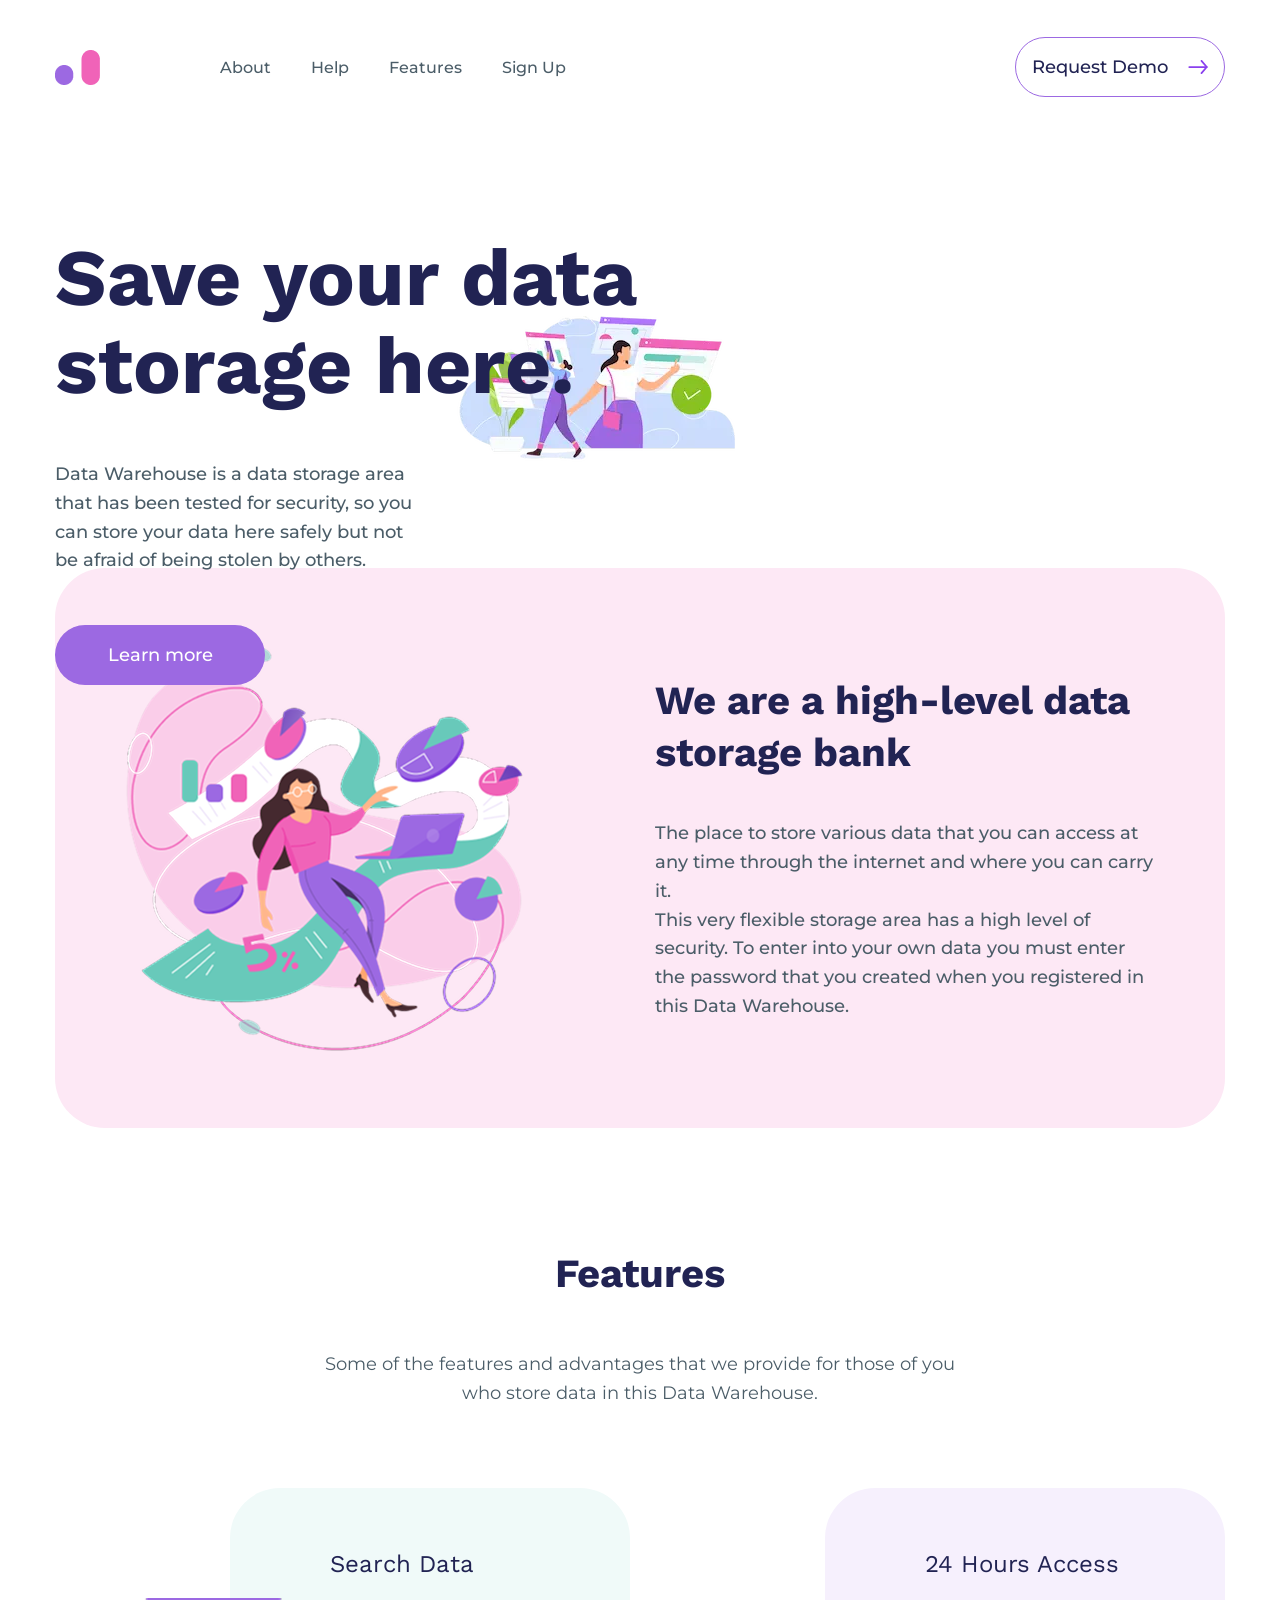
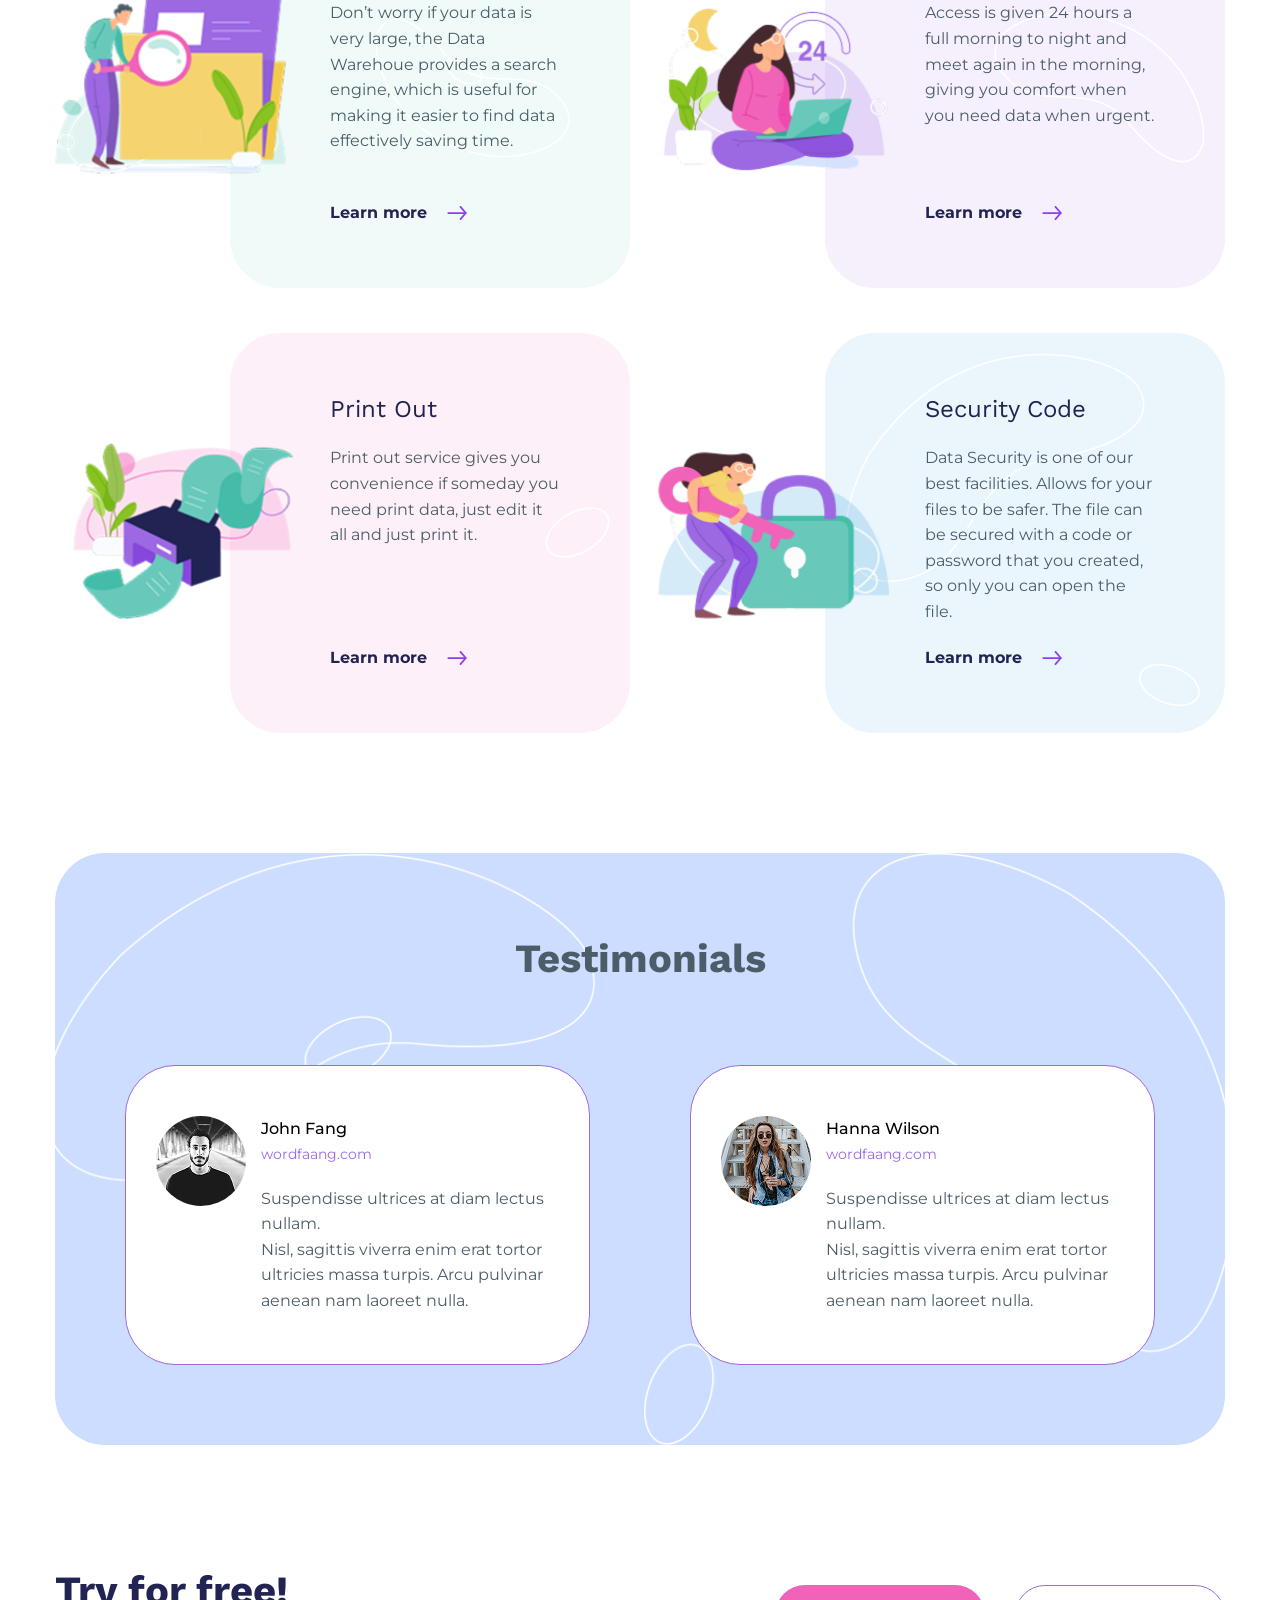
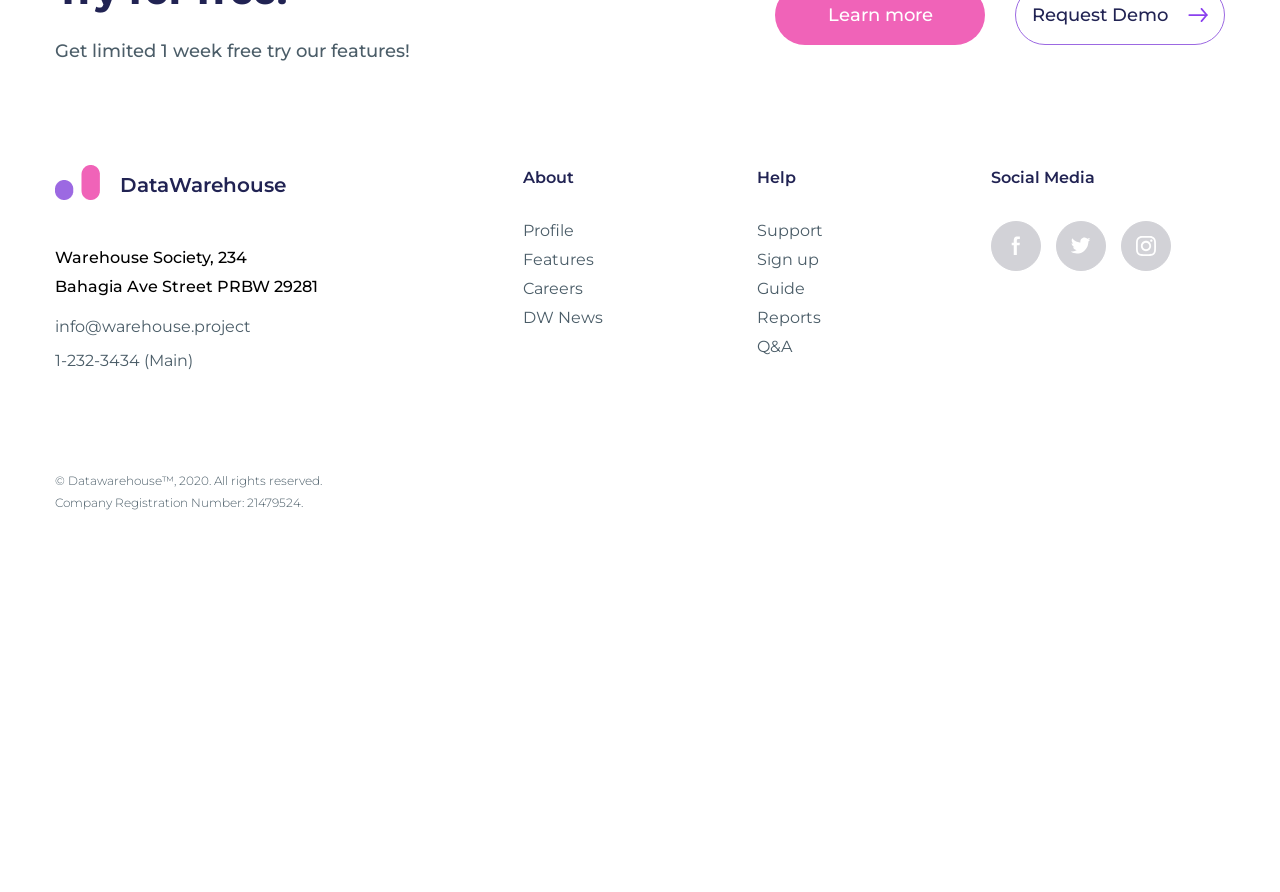
==== index.html @ 4b19ccf4 "first commit" ====
<!doctype html>
<html lang="en">
  <head>
    <meta charset="UTF-8" />
    <meta name="viewport" content="width=device-width, initial-scale=1.0" />
    <link rel="stylesheet" href="./css/main.css" />
    <title>Exam-1_variant-2</title>
  </head>
  <body>
    <header class="header">
      <div class="container">
        <div class="flex-container">
          <a href="#" class="header__logo">
            <img src="./assets/img/Logo.png" alt="Company logo" />
          </a>
          <nav class="header__nav nav">
            <ul class="nav__list">
              <li class="nav__item"><a href="#" class="nav__link">About</a></li>
              <li class="nav__item"><a href="#" class="nav__link">Help</a></li>
              <li class="nav__item">
                <a href="#" class="nav__link">Features</a>
              </li>
              <li class="nav__item">
                <a href="#" class="nav__link">Sign Up</a>
              </li>
            </ul>
          </nav>
          <a href="" class="header__btn btn btn--primary"
            >Request Demo
            <svg class="btn__svg">
              <use href="./assets/img/sprites/sprite.svg#arrow"></use>
            </svg>
          </a>
        </div>
      </div>
    </header>
    <main class="main">
      <section class="hero">
        <div class="container">
          <div class="hero__inner">
            <div class="hero__content">
              <h1 class="hero__heading">Save your data storage here.</h1>
              <p class="hero__text">
                Data Warehouse is a data storage area that has been tested for
                security, so you can store your data here safely but not be
                afraid of being stolen by others.
              </p>
              <a href="" class="hero__btn btn btn--violet">Learn more </a>
            </div>
            <div class="hero__image">
              <picture>
                <source
                  media="(max-width: 576px)"
                  srcset="./assets/img/hero/heroImg-576.webp"
                  type="image/webp"
                />
                <source
                  media="(max-width: 768px)"
                  srcset="./assets/img/hero/heroImg-768.webp"
                  type="image/webp"
                />
                <source
                  media="(max-width: 992px)"
                  srcset="./assets/img/hero/heroImg-992.webp"
                  type="image/webp"
                />
                <source
                  media="(max-width: 1200px)"
                  srcset="./assets/img/hero/heroImg-1200.webp"
                  type="image/webp"
                />
                <img src="./assets/img/hero/heroImg.png" alt="Hero Image" />
              </picture>
            </div>
          </div>
        </div>
      </section>
      <section class="intro">
        <div class="container">
          <div class="intro__inner">
            <div class="intro__image">
              <img
                src="./assets/img/descriptionImg.png"
                alt="Introduction image"
              />
            </div>
            <div class="intro__content">
              <h2 class="intro__heading">
                We are a high-level data storage bank
              </h2>
              <p class="intro__text">
                The place to store various data that you can access at any time
                through the internet and where you can carry it.
              </p>
              <p class="intro__text">
                This very flexible storage area has a high level of security. To
                enter into your own data you must enter the password that you
                created when you registered in this Data Warehouse.
              </p>
            </div>
          </div>
        </div>
      </section>
      <section class="features">
        <div class="container">
          <div class="features__title">
            <h2 class="features__heading">Features</h2>
            <p class="features__text">
              Some of the features and advantages that we provide for those of
              you who store data in this Data Warehouse.
            </p>
          </div>

          <div class="features__flex-container">
            <div class="feature__card">
              <div class="feature__card-image">
                <img src="./assets/img/card-image1.png" alt="card 1 image" />
              </div>
              <div class="feature__card-content feature__card-content--first">
                <div class="feature__card-wrapper">
                  <h3 class="feature__card-heading">Search Data</h3>
                  <p class="feature__card-text">
                    Don’t worry if your data is very large, the Data Warehoue
                    provides a search engine, which is useful for making it
                    easier to find data effectively saving time.
                  </p>
                  <a href="#" class="feature__card-link"
                    >Learn more
                    <svg class="link__svg">
                      <use href="./assets/img/sprites/sprite.svg#arrow"></use>
                    </svg>
                  </a>
                </div>
              </div>
            </div>
            <div class="feature__card">
              <div class="feature__card-image">
                <img src="./assets/img/card-image2.png" alt="card 2 image" />
              </div>
              <div class="feature__card-content feature__card-content--second">
                <div class="feature__card-wrapper">
                  <h3 class="feature__card-heading">24 Hours Access</h3>
                  <p class="feature__card-text">
                    Access is given 24 hours a full morning to night and meet
                    again in the morning, giving you comfort when you need data
                    when urgent.
                  </p>
                  <a href="#" class="feature__card-link"
                    >Learn more
                    <svg class="link__svg">
                      <use href="./assets/img/sprites/sprite.svg#arrow"></use>
                    </svg>
                  </a>
                </div>
              </div>
            </div>

            <div class="feature__card">
              <div class="feature__card-image">
                <img src="./assets/img/card-image3.png" alt="card 3 image" />
              </div>
              <div class="feature__card-content feature__card-content--third">
                <div class="feature__card-wrapper">
                  <h3 class="feature__card-heading">Print Out</h3>
                  <p class="feature__card-text">
                    Print out service gives you convenience if someday you need
                    print data, just edit it all and just print it.
                  </p>
                  <a href="#" class="feature__card-link"
                    >Learn more
                    <svg class="link__svg">
                      <use href="./assets/img/sprites/sprite.svg#arrow"></use>
                    </svg>
                  </a>
                </div>
              </div>
            </div>
            <div class="feature__card">
              <div class="feature__card-image">
                <img src="./assets/img/card-image4.png" alt="card 4 image" />
              </div>
              <div class="feature__card-content feature__card-content--fourth">
                <div class="feature__card-wrapper">
                  <h3 class="feature__card-heading">Security Code</h3>
                  <p class="feature__card-text">
                    Data Security is one of our best facilities. Allows for your
                    files to be safer. The file can be secured with a code or
                    password that you created, so only you can open the file.
                  </p>
                  <a href="#" class="feature__card-link"
                    >Learn more
                    <svg class="link__svg">
                      <use href="./assets/img/sprites/sprite.svg#arrow"></use>
                    </svg>
                  </a>
                </div>
              </div>
            </div>
          </div>
        </div>
      </section>
      <section class="testim">
        <div class="container">
          <div class="testim__inner">
            <h2 class="testim__title">Testimonials</h2>
            <div class="testim__wrapper">
              <div class="testim__profile">
                <img
                  class="testim__profile-photo"
                  src="./assets/img/testimonials-avatar1.png"
                  alt="avatar"
                />
                <div class="testim__profile-content">
                  <h5 class="testim__profile-heading">John Fang</h5>
                  <a href="#" class="testim__profile-link">wordfaang.com</a>
                  <p class="testim__profile-text">
                    Suspendisse ultrices at diam lectus nullam.
                  </p>
                  <p class="testim__profile-text">
                    Nisl, sagittis viverra enim erat tortor ultricies massa
                    turpis. Arcu pulvinar aenean nam laoreet nulla.
                  </p>
                </div>
              </div>

              <div class="testim__profile">
                <img
                  class="testim__profile-photo"
                  src="./assets/img/testimonials-avatar2.png"
                  alt="avatar"
                />
                <div class="testim__profile-content">
                  <h5 class="testim__profile-heading">Hanna Wilson</h5>
                  <a href="#" class="testim__profile-link">wordfaang.com</a>
                  <p class="testim__profile-text">
                    Suspendisse ultrices at diam lectus nullam.
                  </p>
                  <p class="testim__profile-text">
                    Nisl, sagittis viverra enim erat tortor ultricies massa
                    turpis. Arcu pulvinar aenean nam laoreet nulla.
                  </p>
                </div>
              </div>
            </div>
          </div>
        </div>
      </section>
    </main>
    <footer class="footer">
      <div class="container">
        <div class="footer__inner">
          <div class="footer__cta">
            <div class="footer__cta-content">
              <h2 class="footer__title">Try for free!</h2>
              <p class="footer__text">
                Get limited 1 week free try our features!
              </p>
            </div>

            <div class="footer__cta-buttons">
              <a href="#" class="btn btn--pink">Learn more</a>
              <a href="#" class="btn btn--primary">
                Request Demo
                <svg class="btn__svg">
                  <use href="./assets/img/sprites/sprite.svg#arrow"></use>
                </svg>
              </a>
            </div>
          </div>
          <!-- Основная часть футера -->
          <div class="footer__main">
            <!-- колонка с логотипом -->
            <div class="footer__info">
              <div class="footer__info-heading">
                <a href="#" class="footer__info-logo">
                  <img src="./assets/img/Logo.png" alt="logo" />
                </a>
                <h3 class="footer__info-title">DataWarehouse</h3>
              </div>
              <div class="footer__info-contacts">
                <address class="footer__info-address">
                  Warehouse Society, 234 <br />
                  Bahagia Ave Street PRBW 29281
                </address>

                <a
                  href="mailto:info@warehouse.project"
                  class="footer__info-email"
                >
                  info@warehouse.project
                </a>
                <a href="tel:12323434" class="footer__info-phone">
                  1-232-3434 (Main)
                </a>
              </div>
            </div>

            <!-- меню -->

            <nav class="footer__nav">
              <h4 class="footer__main-title">About</h4>
              <ul class="footer__nav-list">
                <li class="footer__nav-item">
                  <a class="footer__nav-link" href="#">Profile</a>
                </li>
                <li class="footer__nav-item">
                  <a class="footer__nav-link" href="#">Features</a>
                </li>
                <li class="footer__nav-item">
                  <a class="footer__nav-link" href="#">Careers</a>
                </li>
                <li class="footer__nav-item">
                  <a class="footer__nav-link" href="#">DW News</a>
                </li>
              </ul>
            </nav>

            <nav class="footer__nav">
              <h4 class="footer__main-title">Help</h4>
              <ul class="footer__nav-list">
                <li class="footer__nav-item">
                  <a class="footer__nav-link" href="#">Support</a>
                </li>
                <li class="footer__nav-item">
                  <a class="footer__nav-link" href="#">Sign up</a>
                </li>
                <li class="footer__nav-item">
                  <a class="footer__nav-link" href="#">Guide</a>
                </li>
                <li class="footer__nav-item">
                  <a class="footer__nav-link" href="#">Reports</a>
                </li>
                <li class="footer__nav-item">
                  <a class="footer__nav-link" href="#">Q&A</a>
                </li>
              </ul>
            </nav>

            <!-- соцсети -->
            <div class="footer__social">
              <h4 class="footer__main-title">Social Media</h4>

              <ul class="footer__social-list">
                <li class="footer__social-item">
                  <a
                    href="#"
                    class="footer__social-link footer__social-link--blue"
                  >
                    <svg class="footer__social-icon">
                      <use
                        href="./assets/img/sprites/sprite.svg#facebook"
                      ></use>
                    </svg>
                  </a>
                </li>
                <li class="footer__social-item">
                  <a
                    href="#"
                    class="footer__social-link footer__social-link--lblue"
                  >
                    <svg class="footer__social-icon">
                      <use href="./assets/img/sprites/sprite.svg#twitter"></use>
                    </svg>
                  </a>
                </li>
                <li class="footer__social-item">
                  <a
                    href="#"
                    class="footer__social-link footer__social-link--pink"
                  >
                    <svg class="footer__social-icon">
                      <use
                        href="./assets/img/sprites/sprite.svg#instagram"
                      ></use>
                    </svg>
                  </a>
                </li>
              </ul>
            </div>
          </div>

          <!-- низ футера -->
          <div class="footer__bottom">
            <p>© Datawarehouse™, 2020. All rights reserved.</p>
            <p>Company Registration Number: 21479524.</p>
          </div>
        </div>
      </div>
    </footer>
  </body>
</html>
---- css/main.css ----
.btn--primary {
  display: flex;
  align-items: center;
  justify-content: center;
  gap: 20px;
  border: 1px solid #9C69E2;
  border-radius: 50px;
  color: #212353;
  background-color: white;
  text-decoration: none;
  cursor: pointer;
}
.btn--primary .btn__svg {
  width: 20px;
  height: 14px;
  color: #8A40EE;
}
.btn--primary:hover {
  background-color: #9C69E2;
  border-color: #9C69E2;
  color: #fff;
}
.btn--primary:hover .btn__svg {
  color: #fff;
}

.feature__card-link {
  display: flex;
  align-items: center;
  gap: 20px;
  color: #212353;
  text-decoration: none;
}
.feature__card-link .link__svg {
  width: 20px;
  height: 14px;
  color: #8A40EE;
}

/* work-sans-regular - latin */
@font-face {
  font-display: swap;
  font-family: "Work Sans";
  font-style: normal;
  font-weight: 400;
  src: url("../assets/fonts/WorkSans/work-sans-v24-latin-regular.woff2") format("woff2");
  src: url("../assets/fonts/WorkSans/work-sans-v24-latin-regular.woff") format("woff");
}
/* work-sans-700 - latin */
@font-face {
  font-display: swap;
  font-family: "Work Sans";
  font-style: normal;
  font-weight: 700;
  src: url("../assets/fonts/WorkSans/work-sans-v24-latin-700.woff2") format("woff2");
  src: url("../assets/fonts/WorkSans/work-sans-v24-latin-700.woff") format("woff");
}
/* montserrat-300 - latin */
@font-face {
  font-display: swap;
  font-family: "Montserrat";
  font-style: normal;
  font-weight: 300;
  src: url("../assets/fonts/Montserrat/montserrat-v31-latin-300.woff2") format("woff2");
  src: url("../assets/fonts/Montserrat/montserrat-v31-latin-300.woff") format("woff");
}
/* montserrat-regular - latin */
@font-face {
  font-display: swap;
  font-family: "Montserrat";
  font-style: normal;
  font-weight: 400;
  src: url("../assets/fonts/Montserrat/montserrat-v31-latin-regular.woff2") format("woff2");
  src: url("../assets/fonts/Montserrat/montserrat-v31-latin-regular.woff") format("woff");
}
/* montserrat-500 - latin */
@font-face {
  font-display: swap;
  font-family: "Montserrat";
  font-style: normal;
  font-weight: 500;
  src: url("../assets/fonts/Montserrat/montserrat-v31-latin-500.woff2") format("woff2");
  src: url("../assets/fonts/Montserrat/montserrat-v31-latin-500.woff") format("woff");
}
/* montserrat-600 - latin */
@font-face {
  font-display: swap;
  font-family: "Montserrat";
  font-style: normal;
  font-weight: 600;
  src: url("../assets/fonts/Montserrat/montserrat-v31-latin-600.woff2") format("woff2");
  src: url("../assets/fonts/Montserrat/montserrat-v31-latin-600.woff") format("woff");
}
/* montserrat-700 - latin */
@font-face {
  font-display: swap;
  font-family: "Montserrat";
  font-style: normal;
  font-weight: 700;
  src: url("../assets/fonts/Montserrat/montserrat-v31-latin-700.woff2") format("woff2");
  src: url("../assets/fonts/Montserrat/montserrat-v31-latin-700.woff") format("woff");
}
@media screen and (max-width: 992px) {
  .container {
    max-width: 720px;
  }
}
* {
  padding: 0;
  margin: 0;
  box-sizing: border-box;
}

html, body {
  min-height: 100vh;
  font-size: 16px;
  font-family: "Montserrat", sans-serif;
  font-size: 16px;
}

.container {
  max-width: 1170px;
  margin: 0 auto;
}
@media screen and (max-width: 1200px) {
  .container {
    max-width: 960px;
  }
}

.btn {
  display: flex;
  justify-content: center;
  align-items: center;
  width: 210px;
  height: 60px;
  border-width: 1px;
  border-radius: 50px;
  text-decoration: none;
  font-size: 1.125rem;
  line-height: 1.6;
  font-weight: 500;
  font-family: "Montserrat";
}
.btn--primary {
  margin-left: auto;
}
.btn--pink {
  background-color: #F063B8;
  color: #fff;
  border-color: #F063B8;
}
.btn--pink:hover {
  background-color: #EB4BAB;
  border-color: #EB4BAB;
}
.btn--violet {
  background-color: #9C69E2;
  color: #fff;
  border-color: #9C69E2;
}
.btn--violet:hover {
  background-color: #8A40EE;
  border-color: #8A40EE;
}

.header {
  min-height: 100px;
  padding: 37px 0;
  margin-bottom: 100px;
  position: sticky;
  top: 0;
  z-index: 1000;
  background-color: #fff;
}
@media screen and (max-width: 1200px) {
  .header {
    padding: 30px 0;
  }
}

.header__logo img {
  display: block;
}

.flex-container {
  height: 100%;
  display: flex;
  align-items: center;
}

.nav {
  margin-left: 120px;
}
.nav__list {
  font-weight: 500;
  display: flex;
  gap: 40px;
  list-style: none;
}
.nav__link {
  text-decoration: none;
  padding-left: 0;
  color: #4B5D68;
}
.nav__link:hover {
  color: #8A40EE;
}

.hero {
  margin-bottom: 100px;
}
.hero__inner {
  position: relative;
}
.hero__content {
  position: absolute;
}
.hero__heading {
  max-width: 600px;
  color: #212353;
  font-size: 5rem;
  line-height: 1.1;
  font-weight: 700;
  font-family: "Work Sans";
}
.hero__text {
  max-width: 370px;
  font-size: 1.125rem;
  line-height: 1.6;
  font-weight: 500;
  font-family: "Montserrat";
  margin-top: 50px;
  margin-bottom: 50px;
  color: #4B5D68;
}
.hero__image {
  max-width: 770px;
  width: 100%;
  margin-left: auto;
  padding-top: 82px;
}
.hero__image .hero__image img {
  max-width: 100%;
  height: auto;
}

.intro {
  margin-bottom: 120px;
}
.intro__inner {
  background-color: #FDE8F5;
  border-radius: 50px;
  display: flex;
  align-items: center;
  justify-content: center;
  gap: 130px;
  padding: 75px 70px;
}
.intro__image {
  width: 400px;
  height: 410px;
}
.intro__heading {
  color: #212353;
  padding-bottom: 40px;
  font-size: 2.5rem;
  line-height: 1.3;
  font-weight: 700;
  font-family: "Work Sans";
}
.intro__text {
  color: #4B5D68;
  font-size: 1.125rem;
  line-height: 1.6;
  font-weight: 500;
  font-family: "Montserrat";
}

.features {
  margin-bottom: 120px;
}
.features__heading {
  text-align: center;
  color: #212353;
  font-size: 2.5rem;
  line-height: 1.3;
  font-weight: 700;
  font-family: "Work Sans";
}
.features__title {
  display: flex;
  flex-direction: column;
  align-items: center;
  text-align: center;
  gap: 50px;
  margin-bottom: 80px;
}
.features__text {
  width: 638px;
  color: #4B5D68;
  font-size: 1.125rem;
  line-height: 1.6;
  font-weight: 400;
  font-family: "Montserrat";
}
.features__flex-container {
  display: grid;
  grid-template-columns: repeat(2, 1fr);
  row-gap: 45px;
  column-gap: 20px;
}

.feature__card {
  position: relative;
  display: flex;
  align-items: center;
}
.feature__card-wrapper {
  width: 230px;
  min-height: 275px;
  margin-left: auto;
  display: flex;
  flex-direction: column;
  justify-content: center;
  gap: 20px;
  margin-right: 70px;
  z-index: 2;
}
.feature__card-image {
  width: 240px;
  height: 180px;
  position: absolute;
  z-index: 3;
}
.feature__card-image img {
  width: 100%;
}
.feature__card-content {
  position: relative;
  width: 400px;
  min-height: 400px;
  margin-left: auto;
  display: flex;
  flex-direction: column;
  justify-content: center;
  z-index: 1;
}
.feature__card-content--first {
  background-color: #F0FAF9;
  border-radius: 50px;
}
.feature__card-content--first::before {
  content: "";
  position: absolute;
  top: 15;
  right: 60px;
  width: 195px;
  height: 140px;
  z-index: 0;
  background: url("../assets/img/feature-bg-image1.png");
  background-repeat: no-repeat;
  background-position: center;
  background-size: cover;
}
.feature__card-content--second {
  background-color: #F6F0FD;
  border-radius: 50px;
}
.feature__card-content--second::before {
  content: "";
  position: absolute;
  top: 230;
  right: 20px;
  width: 211px;
  height: 151px;
  z-index: 0;
  background: url("../assets/img/feature-bg-image2.png");
  background-repeat: no-repeat;
  background-position: center;
  background-size: cover;
}
.feature__card-content--third {
  background-color: #FEF0F8;
  border-radius: 50px;
}
.feature__card-content--third::before {
  content: "";
  position: absolute;
  top: 20;
  right: 20px;
  width: 65px;
  height: 51px;
  z-index: 0;
  background: url("../assets/img/feature-bg-image3.png");
  background-repeat: no-repeat;
  background-position: center;
  background-size: cover;
}
.feature__card-content--fourth {
  background-color: #EAF6FC;
  border-radius: 50px;
}
.feature__card-content--fourth::before {
  content: "";
  position: absolute;
  top: 20;
  right: 20px;
  width: 360px;
  height: 360px;
  z-index: 0;
  background: url("../assets/img/feature-bg-image4.png");
  background-repeat: no-repeat;
  background-position: center;
  background-size: cover;
}
.feature__card-heading {
  color: #212353;
  font-size: 1.5rem;
  line-height: 1.3;
  font-weight: 400;
  font-family: "Work Sans";
}
.feature__card-text {
  width: 230px;
  height: 180px;
  color: #4B5D68;
  font-size: 1rem;
  line-height: 1.6;
  font-weight: 400;
  font-family: "Montserrat";
}
.feature__card-link {
  font-size: 1rem;
  line-height: 1.6;
  font-weight: 700;
  font-family: "Montserrat";
}
.feature__card-link:hover {
  transform: rotate(5deg) translateY(-3px) scale(1.1);
  transition: transform 0.3s ease;
}

.testim {
  margin-bottom: 120px;
}
.testim__inner {
  position: relative;
  padding: 80px 70px;
  min-height: 580px;
  background-color: #CCDDFF;
  border-radius: 50px;
}
.testim__inner > * {
  position: relative;
  z-index: 1;
}
.testim__inner::before {
  content: "";
  position: absolute;
  top: 0;
  left: 0;
  width: 100%;
  height: 100%;
  z-index: 0;
  background: url("../assets/img/testimonials-bg-image.png") no-repeat center/cover;
}
.testim__title {
  font-size: 2.5rem;
  line-height: 1.3;
  font-weight: 700;
  font-family: "Work Sans";
  color: #4B5D68;
  text-align: center;
}
.testim__wrapper {
  display: flex;
  gap: 100px;
}
.testim__profile {
  display: flex;
  gap: 15px;
  padding: 50px 30px;
  border: 1px solid #9C69E2;
  border-radius: 50px;
  background-color: #fff;
  margin-top: 80px;
}
.testim__profile-photo {
  width: 90px;
  height: 90px;
  border-radius: 50%;
}
.testim__profile-link {
  display: block;
  margin-top: 2px;
  margin-bottom: 20px;
  text-decoration: none;
  color: #9C69E2;
  font-size: 0.875rem;
  line-height: 1.6;
  font-weight: 400;
  font-family: "Montserrat";
}
.testim__profile-heading {
  font-size: 1rem;
  line-height: 1.6;
  font-weight: 500;
  font-family: "Montserrat";
}
.testim__profile-text {
  font-size: 1rem;
  line-height: 1.6;
  font-weight: 400;
  font-family: "Montserrat";
  color: #4B5D68;
}

.footer {
  margin-bottom: 120px;
}
.footer__cta {
  margin-bottom: 100px;
  display: flex;
  justify-content: space-between;
  align-items: center;
}
.footer__title {
  font-size: 2.5rem;
  line-height: 1.3;
  font-weight: 700;
  font-family: "Work Sans";
  color: #212353;
  padding-bottom: 20px;
}
.footer__text {
  font-size: 1.125rem;
  line-height: 1.6;
  font-weight: 500;
  font-family: "Montserrat";
  color: #4B5D68;
}
.footer__cta-buttons {
  display: flex;
  gap: 30px;
}
.footer__main {
  display: grid;
  grid-template-columns: 2fr 1fr 1fr 1fr;
  margin-bottom: 100px;
}
.footer__main-title {
  font-size: 1rem;
  line-height: 1.6;
  font-weight: 600;
  font-family: "Montserrat";
  color: #212353;
  margin-bottom: 30px;
}
.footer__info-heading {
  display: flex;
  gap: 20px;
  align-items: center;
  margin-bottom: 40px;
}
.footer__info-title {
  font-size: 1.25rem;
  line-height: 1.6;
  font-weight: 600;
  font-family: "Montserrat";
  color: #212353;
}
.footer__info-contacts {
  display: flex;
  flex-direction: column;
  gap: 15px;
}
.footer__info-address {
  font-style: normal;
  font-size: 1rem;
  line-height: 1.8;
  font-weight: 500;
  font-family: "Montserrat";
}
.footer__info-email, .footer__info-phone {
  text-decoration: none;
  color: #4B5D68;
}
.footer__info-email:hover, .footer__info-phone:hover {
  color: #8A40EE;
}
.footer__nav-list {
  display: flex;
  flex-direction: column;
  gap: 10px;
  list-style: none;
}
.footer__nav-link {
  text-decoration: none;
  color: #4B5D68;
}
.footer__nav-link:hover {
  color: #8A40EE;
}
.footer__social-list {
  list-style: none;
  display: flex;
  gap: 15px;
}
.footer__social-link {
  display: flex;
  justify-content: center;
  align-items: center;
  border: 1px solid #d2d2d7;
  border-radius: 50%;
  width: 50px;
  height: 50px;
  background-color: #d2d2d7;
  color: #fff;
}
.footer__social-link--blue:hover {
  background-color: #fff;
  border-color: #3B5998;
  color: #3B5998;
}
.footer__social-link--lblue:hover {
  background-color: #fff;
  border-color: #00ACEE;
  color: #00ACEE;
}
.footer__social-link--pink:hover {
  background-color: #fff;
  border-color: #C13584;
  color: #C13584;
}
.footer__social-icon {
  width: 20px;
  height: 20px;
}
.footer__bottom {
  font-size: 0.75rem;
  line-height: 1.8;
  font-weight: 300;
  font-family: "Montserrat";
  color: #4B5D68;
}/*# sourceMappingURL=main.css.map */
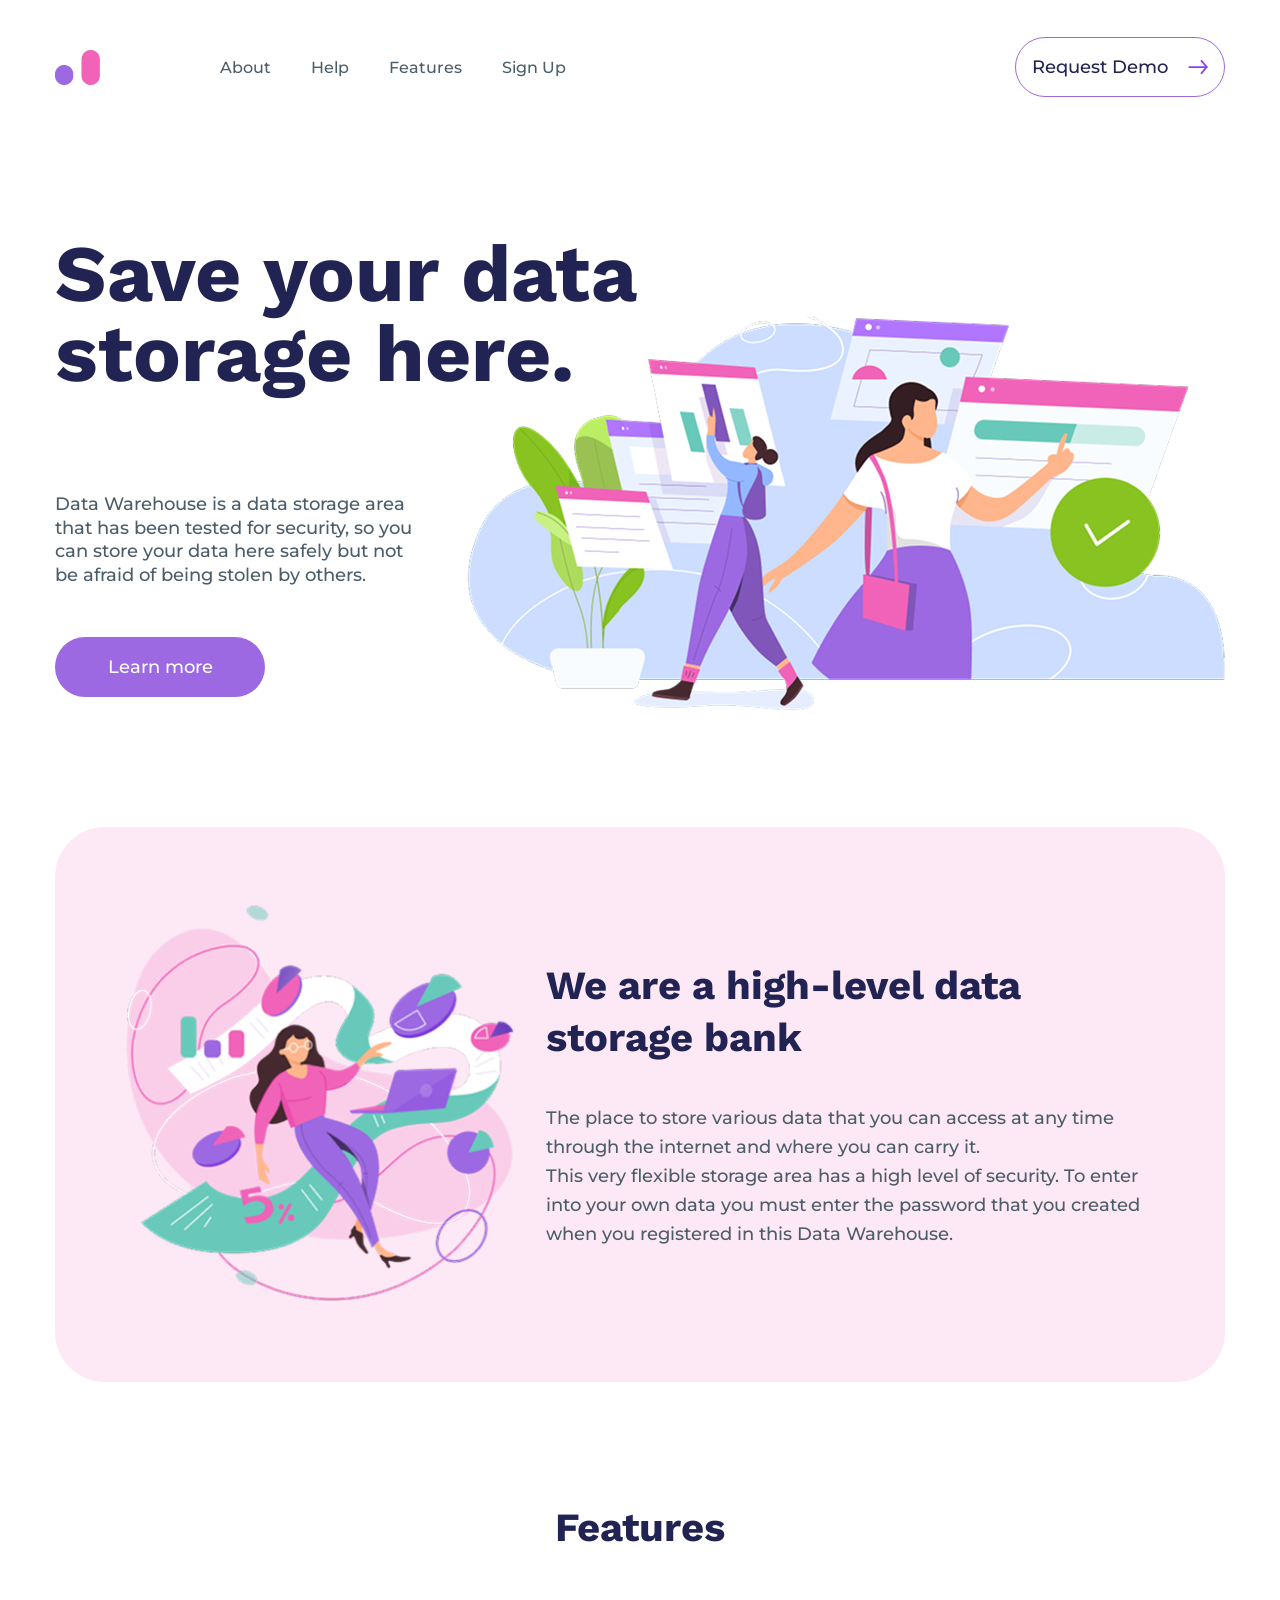
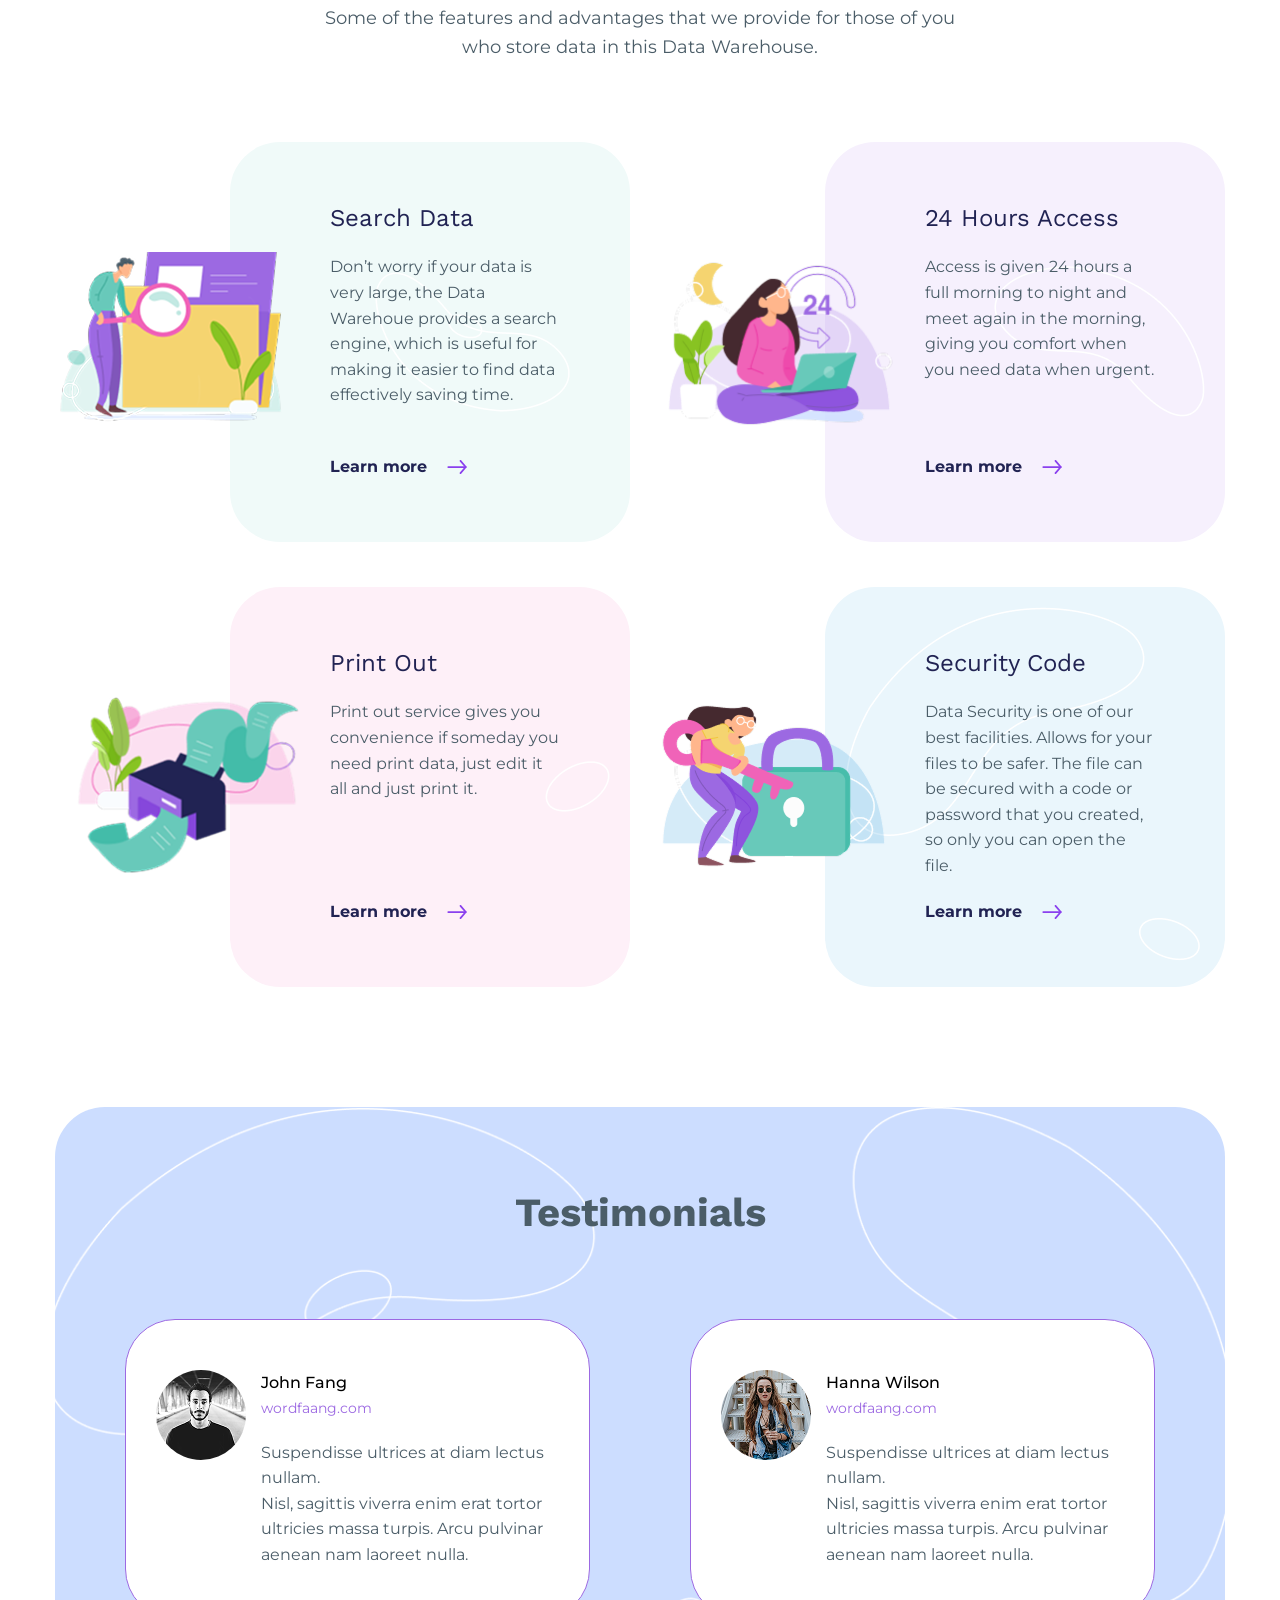
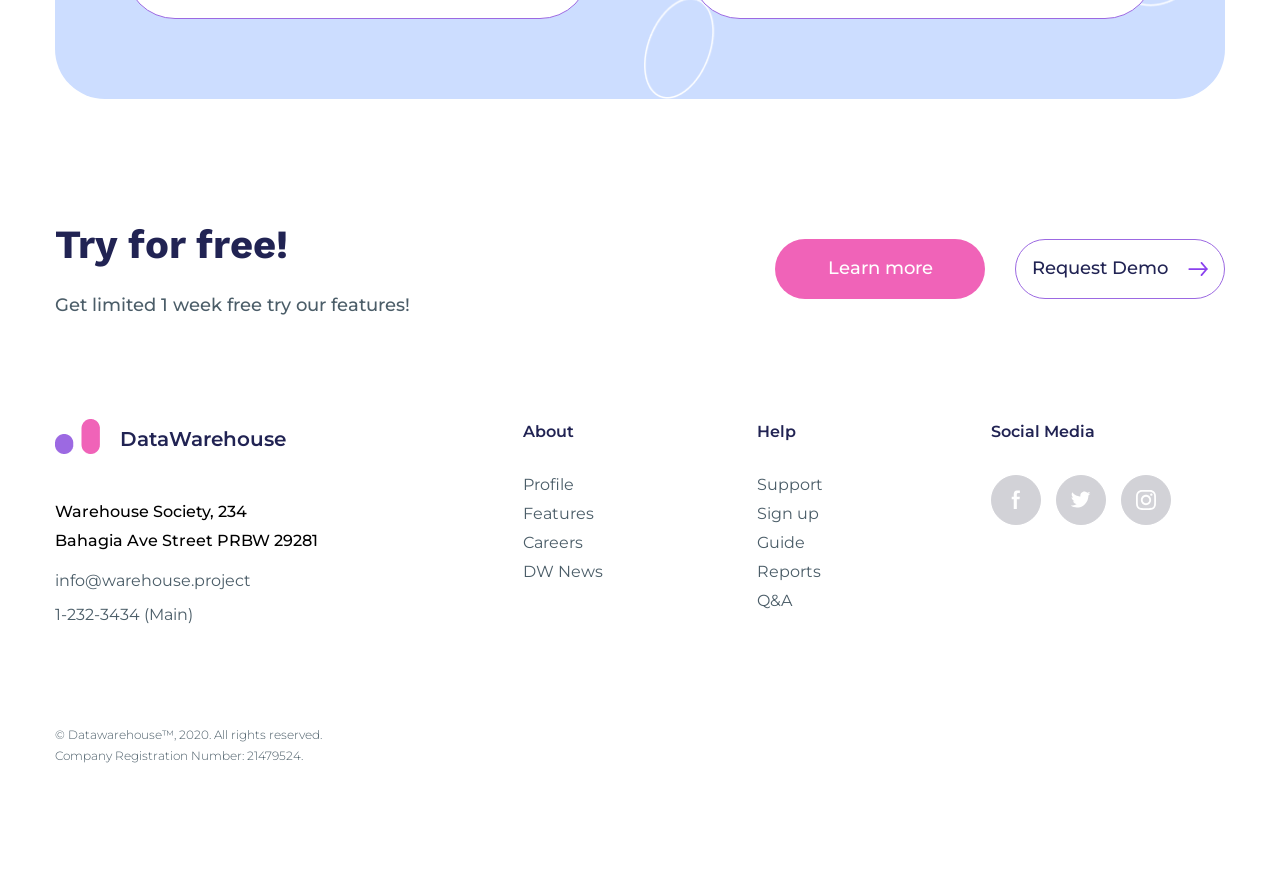
==== commit 1009893f: "added responsive" ====
--- a/index.html
+++ b/index.html
@@ -13,6 +13,24 @@
           <a href="#" class="header__logo">
             <img src="./assets/img/Logo.png" alt="Company logo" />
           </a>
+
+          <input type="checkbox" id="burger-toggle" class="burger-toggle" />
+
+          <!-- Бургер -->
+          <label for="burger-toggle" class="burger">
+            <span></span>
+            <span></span>
+            <span></span>
+          </label>
+          <nav class="mobile-menu">
+            <ul class="mobile-menu__list">
+              <li><a href="#">About</a></li>
+              <li><a href="#">Help</a></li>
+              <li><a href="#">Features</a></li>
+              <li><a href="#">Sign Up</a></li>
+            </ul>
+          </nav>
+
           <nav class="header__nav nav">
             <ul class="nav__list">
               <li class="nav__item"><a href="#" class="nav__link">About</a></li>
@@ -38,14 +56,20 @@
       <section class="hero">
         <div class="container">
           <div class="hero__inner">
+            <h1 class="hero__heading">Save your data storage here.</h1>
             <div class="hero__content">
-              <h1 class="hero__heading">Save your data storage here.</h1>
               <p class="hero__text">
                 Data Warehouse is a data storage area that has been tested for
                 security, so you can store your data here safely but not be
                 afraid of being stolen by others.
               </p>
               <a href="" class="hero__btn btn btn--violet">Learn more </a>
+              <a href="#" class="hero__link"
+                >Learn more
+                <svg class="link__svg">
+                  <use href="./assets/img/sprites/sprite.svg#arrow"></use>
+                </svg>
+              </a>
             </div>
             <div class="hero__image">
               <picture>
@@ -69,6 +93,7 @@
                   srcset="./assets/img/hero/heroImg-1200.webp"
                   type="image/webp"
                 />
+
                 <img src="./assets/img/hero/heroImg.png" alt="Hero Image" />
               </picture>
             </div>
@@ -79,10 +104,28 @@
         <div class="container">
           <div class="intro__inner">
             <div class="intro__image">
-              <img
-                src="./assets/img/descriptionImg.png"
-                alt="Introduction image"
-              />
+              <picture>
+                <source
+                  media="(max-width: 768px)"
+                  srcset="./assets/img/description/descriptionImg-mobile.webp"
+                  type="image/webp"
+                />
+                <source
+                  media="(max-width: 992px)"
+                  srcset="./assets/img/description/descriptionImg-tablet.webp"
+                  type="image/webp"
+                />
+                <source
+                  media="(max-width: 1200px)"
+                  srcset="./assets/img/description/descriptionImg.png"
+                  type="image/webp"
+                />
+
+                <img
+                  src="./assets/img/description/descriptionImg.png"
+                  alt="Introduction Image"
+                />
+              </picture>
             </div>
             <div class="intro__content">
               <h2 class="intro__heading">
@@ -114,7 +157,18 @@
           <div class="features__flex-container">
             <div class="feature__card">
               <div class="feature__card-image">
-                <img src="./assets/img/card-image1.png" alt="card 1 image" />
+                <picture>
+                  <source
+                    media="(max-width: 992px)"
+                    srcset="./assets/img/features/card-image1-tablet.webp"
+                    type="image/webp"
+                  />
+
+                  <img
+                    src="./assets/img/features/card-image1.png"
+                    alt="Introduction Image"
+                  />
+                </picture>
               </div>
               <div class="feature__card-content feature__card-content--first">
                 <div class="feature__card-wrapper">
@@ -135,7 +189,18 @@
             </div>
             <div class="feature__card">
               <div class="feature__card-image">
-                <img src="./assets/img/card-image2.png" alt="card 2 image" />
+                <picture>
+                  <source
+                    media="(max-width: 992px)"
+                    srcset="./assets/img/features/card-image2-tablet.webp"
+                    type="image/webp"
+                  />
+
+                  <img
+                    src="./assets/img/features/card-image2.png"
+                    alt="Introduction Image"
+                  />
+                </picture>
               </div>
               <div class="feature__card-content feature__card-content--second">
                 <div class="feature__card-wrapper">
@@ -157,7 +222,18 @@
 
             <div class="feature__card">
               <div class="feature__card-image">
-                <img src="./assets/img/card-image3.png" alt="card 3 image" />
+                <picture>
+                  <source
+                    media="(max-width: 992px)"
+                    srcset="./assets/img/features/card-image3-tablet.webp"
+                    type="image/webp"
+                  />
+
+                  <img
+                    src="./assets/img/features/card-image3.png"
+                    alt="Introduction Image"
+                  />
+                </picture>
               </div>
               <div class="feature__card-content feature__card-content--third">
                 <div class="feature__card-wrapper">
@@ -177,7 +253,18 @@
             </div>
             <div class="feature__card">
               <div class="feature__card-image">
-                <img src="./assets/img/card-image4.png" alt="card 4 image" />
+                <picture>
+                  <source
+                    media="(max-width: 992px)"
+                    srcset="./assets/img/features/card-image4-tablet.webp"
+                    type="image/webp"
+                  />
+
+                  <img
+                    src="./assets/img/features/card-image4.png"
+                    alt="Introduction Image"
+                  />
+                </picture>
               </div>
               <div class="feature__card-content feature__card-content--fourth">
                 <div class="feature__card-wrapper">
--- a/css/main.css
+++ b/css/main.css
@@ -1,3 +1,4 @@
+@charset "UTF-8";
 .btn--primary {
   display: flex;
   align-items: center;
@@ -121,10 +122,16 @@
 .container {
   max-width: 1170px;
   margin: 0 auto;
+  width: 100%;
 }
 @media screen and (max-width: 1200px) {
   .container {
-    max-width: 960px;
+    max-width: 970px;
+  }
+}
+@media screen and (max-width: 992px) {
+  .container {
+    max-width: 750px;
   }
 }
 
@@ -142,6 +149,26 @@
   font-weight: 500;
   font-family: "Montserrat";
 }
+@media screen and (max-width: 1200px) {
+  .btn {
+    font-size: 1.125rem;
+  }
+}
+@media screen and (max-width: 992px) {
+  .btn {
+    font-size: 1rem;
+  }
+}
+@media screen and (max-width: 768px) {
+  .btn {
+    font-size: 1rem;
+  }
+}
+@media screen and (max-width: 576px) {
+  .btn {
+    font-size: 0.875rem;
+  }
+}
 .btn--primary {
   margin-left: auto;
 }
@@ -162,6 +189,11 @@
 .btn--violet:hover {
   background-color: #8A40EE;
   border-color: #8A40EE;
+}
+@media screen and (max-width: 992px) {
+  .btn--violet {
+    display: none;
+  }
 }
 
 .header {
@@ -175,8 +207,115 @@
 }
 @media screen and (max-width: 1200px) {
   .header {
-    padding: 30px 0;
-  }
+    margin-bottom: 100px;
+  }
+}
+@media screen and (max-width: 992px) {
+  .header {
+    margin-bottom: 80px;
+  }
+  .header__btn {
+    display: none;
+  }
+}
+.header .burger-toggle {
+  display: none;
+}
+.header .burger {
+  margin-left: auto;
+  display: none;
+  flex-direction: column;
+  justify-content: space-between;
+  width: 30px;
+  height: 20px;
+  cursor: pointer;
+  z-index: 1001;
+}
+.header .burger span {
+  display: block;
+  height: 3px;
+  width: 100%;
+  background-color: #212353;
+  border-radius: 2px;
+  transition: all 0.3s;
+}
+@media screen and (max-width: 992px) {
+  .header .burger {
+    display: flex;
+  }
+}
+.header .mobile-menu {
+  position: fixed;
+  top: -100%;
+  left: 0;
+  width: 100%;
+  height: 60vh;
+  background-color: #fff;
+  display: flex;
+  justify-content: center;
+  align-items: center;
+  transition: top 0.4s ease;
+  z-index: 1000;
+}
+.header .mobile-menu__list {
+  list-style: none;
+  text-align: center;
+}
+.header .mobile-menu__list li {
+  margin: 20px 0;
+  font-size: 24px;
+  opacity: 0;
+  transform: translateY(20px);
+  transition: 0.4s;
+}
+.header .mobile-menu__list li a {
+  display: block;
+  width: 100%;
+  text-decoration: none;
+  padding: 12px 80px;
+  border-radius: 12px;
+  transition: all 0.25s ease;
+  color: #4B5D68;
+}
+.header .mobile-menu__list li a:hover {
+  background: #F6F0FD;
+  color: #8A40EE;
+  transform: scale(1.05);
+  color: #8A40EE;
+}
+.header .burger-toggle:checked ~ .mobile-menu li {
+  opacity: 1;
+  transform: translateY(0);
+}
+.header .mobile-menu__list li:nth-child(1) {
+  transition-delay: 0.1s;
+}
+.header .mobile-menu__list li:nth-child(2) {
+  transition-delay: 0.2s;
+}
+.header .mobile-menu__list li:nth-child(3) {
+  transition-delay: 0.3s;
+}
+.header .mobile-menu__list li:nth-child(4) {
+  transition-delay: 0.4s;
+}
+.header {
+  /* Когда чекбокс активен – показываем мобильное меню */
+}
+.header .burger-toggle:checked ~ .mobile-menu {
+  top: 0;
+}
+.header {
+  /* Анимация бургера при активном состоянии */
+}
+.header .burger-toggle:checked + .burger span:nth-child(1) {
+  transform: rotate(45deg) translate(5px, 5px);
+}
+.header .burger-toggle:checked + .burger span:nth-child(2) {
+  opacity: 0;
+}
+.header .burger-toggle:checked + .burger span:nth-child(3) {
+  transform: rotate(-45deg) translate(6px, -6px);
 }
 
 .header__logo img {
@@ -191,6 +330,11 @@
 
 .nav {
   margin-left: 120px;
+}
+@media screen and (max-width: 992px) {
+  .nav {
+    display: none;
+  }
 }
 .nav__list {
   font-weight: 500;
@@ -210,37 +354,175 @@
 .hero {
   margin-bottom: 100px;
 }
+@media screen and (max-width: 1200px) {
+  .hero {
+    margin-bottom: 100px;
+  }
+}
+@media screen and (max-width: 992px) {
+  .hero {
+    margin-bottom: 80px;
+  }
+}
 .hero__inner {
   position: relative;
+  display: flex;
+  align-items: flex-end;
+  gap: 30px;
+}
+@media screen and (max-width: 1200px) {
+  .hero__inner {
+    gap: 20px;
+  }
 }
 .hero__content {
+  max-width: 370px;
+  padding-bottom: 30px;
+}
+@media screen and (max-width: 1200px) {
+  .hero__content {
+    padding-bottom: 10px;
+  }
+}
+@media screen and (max-width: 992px) {
+  .hero__content {
+    padding-bottom: 5px;
+  }
+}
+.hero__heading {
+  top: 0;
   position: absolute;
-}
-.hero__heading {
   max-width: 600px;
   color: #212353;
   font-size: 5rem;
-  line-height: 1.1;
+  line-height: 1;
   font-weight: 700;
   font-family: "Work Sans";
+}
+@media screen and (max-width: 1200px) {
+  .hero__heading {
+    font-size: 4.5rem;
+  }
+}
+@media screen and (max-width: 992px) {
+  .hero__heading {
+    font-size: 4rem;
+  }
+}
+@media screen and (max-width: 768px) {
+  .hero__heading {
+    font-size: 3.125rem;
+  }
+}
+@media screen and (max-width: 576px) {
+  .hero__heading {
+    font-size: 3rem;
+  }
 }
 .hero__text {
   max-width: 370px;
   font-size: 1.125rem;
-  line-height: 1.6;
+  line-height: 1.3;
   font-weight: 500;
   font-family: "Montserrat";
+}
+@media screen and (max-width: 1200px) {
+  .hero__text {
+    font-size: 1.125rem;
+  }
+}
+@media screen and (max-width: 992px) {
+  .hero__text {
+    font-size: 0.9375rem;
+  }
+}
+@media screen and (max-width: 768px) {
+  .hero__text {
+    font-size: 0.875rem;
+  }
+}
+@media screen and (max-width: 576px) {
+  .hero__text {
+    font-size: 0.75rem;
+  }
+}
+.hero__text {
   margin-top: 50px;
-  margin-bottom: 50px;
+  padding-bottom: 50px;
   color: #4B5D68;
 }
+@media screen and (max-width: 1200px) {
+  .hero__text {
+    padding-bottom: 25px;
+    width: 370px;
+  }
+}
+@media screen and (max-width: 992px) {
+  .hero__text {
+    padding-bottom: 10px;
+  }
+}
+.hero__link {
+  display: none;
+}
+@media screen and (max-width: 992px) {
+  .hero__link {
+    display: flex;
+    align-items: center;
+    gap: 10px;
+    color: #212353;
+    text-decoration: none;
+  }
+  .hero__link .link__svg {
+    width: 20px;
+    height: 14px;
+    color: #8A40EE;
+  }
+  .hero__link {
+    font-size: 1rem;
+    line-height: 1.6;
+    font-weight: 700;
+    font-family: "Montserrat";
+  }
+}
+@media screen and (max-width: 992px) and (max-width: 1200px) {
+  .hero__link {
+    font-size: 0.9375rem;
+  }
+}
+@media screen and (max-width: 992px) and (max-width: 992px) {
+  .hero__link {
+    font-size: 0.875rem;
+  }
+}
+@media screen and (max-width: 992px) and (max-width: 768px) {
+  .hero__link {
+    font-size: 0.8125rem;
+  }
+}
+@media screen and (max-width: 992px) and (max-width: 576px) {
+  .hero__link {
+    font-size: 0.75rem;
+  }
+}
+@media screen and (max-width: 992px) {
+  .hero__link:hover {
+    transform: rotate(5deg) translateY(-3px) scale(1.1);
+    transition: transform 0.3s ease;
+  }
+}
 .hero__image {
+  display: flex;
+  justify-content: flex-end;
   max-width: 770px;
-  width: 100%;
-  margin-left: auto;
   padding-top: 82px;
 }
-.hero__image .hero__image img {
+@media screen and (max-width: 992px) {
+  .hero__image {
+    padding-bottom: 0;
+  }
+}
+.hero__image img {
   max-width: 100%;
   height: auto;
 }
@@ -248,18 +530,32 @@
 .intro {
   margin-bottom: 120px;
 }
+@media screen and (max-width: 1200px) {
+  .intro {
+    margin-bottom: 100px;
+  }
+}
+@media screen and (max-width: 992px) {
+  .intro {
+    margin-bottom: 60px;
+  }
+}
 .intro__inner {
   background-color: #FDE8F5;
   border-radius: 50px;
   display: flex;
   align-items: center;
   justify-content: center;
-  gap: 130px;
+  gap: 30px;
   padding: 75px 70px;
 }
 .intro__image {
-  width: 400px;
-  height: 410px;
+  max-width: 400px;
+  height: auto;
+  width: 100%;
+}
+.intro__image img {
+  width: 100%;
 }
 .intro__heading {
   color: #212353;
@@ -269,6 +565,26 @@
   font-weight: 700;
   font-family: "Work Sans";
 }
+@media screen and (max-width: 1200px) {
+  .intro__heading {
+    font-size: 2.25rem;
+  }
+}
+@media screen and (max-width: 992px) {
+  .intro__heading {
+    font-size: 2rem;
+  }
+}
+@media screen and (max-width: 768px) {
+  .intro__heading {
+    font-size: 1.75rem;
+  }
+}
+@media screen and (max-width: 576px) {
+  .intro__heading {
+    font-size: 1.5rem;
+  }
+}
 .intro__text {
   color: #4B5D68;
   font-size: 1.125rem;
@@ -276,9 +592,36 @@
   font-weight: 500;
   font-family: "Montserrat";
 }
+@media screen and (max-width: 1200px) {
+  .intro__text {
+    font-size: 1rem;
+  }
+}
+@media screen and (max-width: 992px) {
+  .intro__text {
+    font-size: 0.9375rem;
+  }
+}
+@media screen and (max-width: 768px) {
+  .intro__text {
+    font-size: 0.875rem;
+  }
+}
+@media screen and (max-width: 576px) {
+  .intro__text {
+    font-size: 0.75rem;
+  }
+}
 
 .features {
+  max-height: 1250px;
   margin-bottom: 120px;
+}
+@media screen and (max-width: 1200px) {
+  .features {
+    margin-bottom: 100px;
+    min-height: 1280px;
+  }
 }
 .features__heading {
   text-align: center;
@@ -288,6 +631,26 @@
   font-weight: 700;
   font-family: "Work Sans";
 }
+@media screen and (max-width: 1200px) {
+  .features__heading {
+    font-size: 2.5rem;
+  }
+}
+@media screen and (max-width: 992px) {
+  .features__heading {
+    font-size: 2rem;
+  }
+}
+@media screen and (max-width: 768px) {
+  .features__heading {
+    font-size: 1.75rem;
+  }
+}
+@media screen and (max-width: 576px) {
+  .features__heading {
+    font-size: 1.5rem;
+  }
+}
 .features__title {
   display: flex;
   flex-direction: column;
@@ -304,11 +667,42 @@
   font-weight: 400;
   font-family: "Montserrat";
 }
+@media screen and (max-width: 1200px) {
+  .features__text {
+    font-size: 1.125rem;
+  }
+}
+@media screen and (max-width: 992px) {
+  .features__text {
+    font-size: 0.9375rem;
+  }
+}
+@media screen and (max-width: 768px) {
+  .features__text {
+    font-size: 0.875rem;
+  }
+}
+@media screen and (max-width: 576px) {
+  .features__text {
+    font-size: 0.75rem;
+  }
+}
 .features__flex-container {
   display: grid;
-  grid-template-columns: repeat(2, 1fr);
+  grid-template-columns: repeat(auto-fit, minmax(380px, 1fr));
   row-gap: 45px;
   column-gap: 20px;
+}
+@media screen and (max-width: 1200px) {
+  .features__flex-container {
+    row-gap: 120px;
+  }
+}
+@media screen and (max-width: 992px) {
+  .features__flex-container {
+    column-gap: 10px;
+    row-gap: 30px;
+  }
 }
 
 .feature__card {
@@ -316,8 +710,13 @@
   display: flex;
   align-items: center;
 }
+@media screen and (max-width: 1200px) {
+  .feature__card {
+    flex-direction: column;
+  }
+}
 .feature__card-wrapper {
-  width: 230px;
+  max-width: 230px;
   min-height: 275px;
   margin-left: auto;
   display: flex;
@@ -327,24 +726,53 @@
   margin-right: 70px;
   z-index: 2;
 }
+@media screen and (max-width: 992px) {
+  .feature__card-wrapper {
+    justify-content: flex-start;
+    height: 50%;
+    top: 0;
+    padding-top: 20px;
+  }
+}
 .feature__card-image {
-  width: 240px;
-  height: 180px;
+  max-width: 240px;
+  max-height: 180px;
   position: absolute;
   z-index: 3;
+  left: 5px;
+}
+@media screen and (max-width: 992px) {
+  .feature__card-image {
+    bottom: -100px;
+    left: 200px;
+  }
 }
 .feature__card-image img {
   width: 100%;
 }
 .feature__card-content {
   position: relative;
-  width: 400px;
+  min-width: 400px;
   min-height: 400px;
   margin-left: auto;
   display: flex;
   flex-direction: column;
   justify-content: center;
   z-index: 1;
+}
+@media screen and (max-width: 1200px) {
+  .feature__card-content {
+    top: 100px;
+    justify-content: flex-end;
+    padding-bottom: 30px;
+  }
+}
+@media screen and (max-width: 1200px) and (max-width: 992px) {
+  .feature__card-content {
+    justify-content: flex-start;
+    min-width: 350px;
+    min-height: 310px;
+  }
 }
 .feature__card-content--first {
   background-color: #F0FAF9;
@@ -421,6 +849,26 @@
   font-weight: 400;
   font-family: "Work Sans";
 }
+@media screen and (max-width: 1200px) {
+  .feature__card-heading {
+    font-size: 1.5rem;
+  }
+}
+@media screen and (max-width: 992px) {
+  .feature__card-heading {
+    font-size: 1.25rem;
+  }
+}
+@media screen and (max-width: 768px) {
+  .feature__card-heading {
+    font-size: 1.125rem;
+  }
+}
+@media screen and (max-width: 576px) {
+  .feature__card-heading {
+    font-size: 1rem;
+  }
+}
 .feature__card-text {
   width: 230px;
   height: 180px;
@@ -430,19 +878,74 @@
   font-weight: 400;
   font-family: "Montserrat";
 }
+@media screen and (max-width: 1200px) {
+  .feature__card-text {
+    font-size: 0.9375rem;
+  }
+}
+@media screen and (max-width: 992px) {
+  .feature__card-text {
+    font-size: 0.875rem;
+  }
+}
+@media screen and (max-width: 768px) {
+  .feature__card-text {
+    font-size: 0.8125rem;
+  }
+}
+@media screen and (max-width: 576px) {
+  .feature__card-text {
+    font-size: 0.75rem;
+  }
+}
 .feature__card-link {
   font-size: 1rem;
   line-height: 1.6;
   font-weight: 700;
   font-family: "Montserrat";
 }
+@media screen and (max-width: 1200px) {
+  .feature__card-link {
+    font-size: 0.9375rem;
+  }
+}
+@media screen and (max-width: 992px) {
+  .feature__card-link {
+    font-size: 0.875rem;
+  }
+}
+@media screen and (max-width: 768px) {
+  .feature__card-link {
+    font-size: 0.8125rem;
+  }
+}
+@media screen and (max-width: 576px) {
+  .feature__card-link {
+    font-size: 0.75rem;
+  }
+}
 .feature__card-link:hover {
   transform: rotate(5deg) translateY(-3px) scale(1.1);
   transition: transform 0.3s ease;
 }
+@media screen and (max-width: 992px) {
+  .feature__card-link {
+    gap: 10px;
+  }
+}
 
 .testim {
   margin-bottom: 120px;
+}
+@media screen and (max-width: 1200px) {
+  .testim {
+    margin-bottom: 100px;
+  }
+}
+@media screen and (max-width: 992px) {
+  .testim {
+    margin-bottom: 80px;
+  }
 }
 .testim__inner {
   position: relative;
@@ -454,6 +957,11 @@
 .testim__inner > * {
   position: relative;
   z-index: 1;
+}
+@media screen and (max-width: 992px) {
+  .testim__inner {
+    padding: 50px 70px;
+  }
 }
 .testim__inner::before {
   content: "";
@@ -470,12 +978,40 @@
   line-height: 1.3;
   font-weight: 700;
   font-family: "Work Sans";
+}
+@media screen and (max-width: 1200px) {
+  .testim__title {
+    font-size: 2.5rem;
+  }
+}
+@media screen and (max-width: 992px) {
+  .testim__title {
+    font-size: 2rem;
+  }
+}
+@media screen and (max-width: 768px) {
+  .testim__title {
+    font-size: 1.75rem;
+  }
+}
+@media screen and (max-width: 576px) {
+  .testim__title {
+    font-size: 1.5rem;
+  }
+}
+.testim__title {
   color: #4B5D68;
   text-align: center;
 }
 .testim__wrapper {
   display: flex;
   gap: 100px;
+}
+@media screen and (max-width: 992px) {
+  .testim__wrapper {
+    flex-direction: column;
+    gap: 30px;
+  }
 }
 .testim__profile {
   display: flex;
@@ -485,6 +1021,12 @@
   border-radius: 50px;
   background-color: #fff;
   margin-top: 80px;
+}
+@media screen and (max-width: 992px) {
+  .testim__profile {
+    align-items: center;
+    margin-top: 30px;
+  }
 }
 .testim__profile-photo {
   width: 90px;
@@ -502,43 +1044,177 @@
   font-weight: 400;
   font-family: "Montserrat";
 }
+@media screen and (max-width: 1200px) {
+  .testim__profile-link {
+    font-size: 0.875rem;
+  }
+}
+@media screen and (max-width: 992px) {
+  .testim__profile-link {
+    font-size: 0.75rem;
+  }
+}
+@media screen and (max-width: 768px) {
+  .testim__profile-link {
+    font-size: 0.75rem;
+  }
+}
+@media screen and (max-width: 576px) {
+  .testim__profile-link {
+    font-size: 0.75rem;
+  }
+}
 .testim__profile-heading {
   font-size: 1rem;
   line-height: 1.6;
   font-weight: 500;
   font-family: "Montserrat";
 }
+@media screen and (max-width: 1200px) {
+  .testim__profile-heading {
+    font-size: 1rem;
+  }
+}
+@media screen and (max-width: 992px) {
+  .testim__profile-heading {
+    font-size: 0.875rem;
+  }
+}
+@media screen and (max-width: 768px) {
+  .testim__profile-heading {
+    font-size: 0.8125rem;
+  }
+}
+@media screen and (max-width: 576px) {
+  .testim__profile-heading {
+    font-size: 0.75rem;
+  }
+}
 .testim__profile-text {
   font-size: 1rem;
   line-height: 1.6;
   font-weight: 400;
   font-family: "Montserrat";
+}
+@media screen and (max-width: 1200px) {
+  .testim__profile-text {
+    font-size: 0.9375rem;
+  }
+}
+@media screen and (max-width: 992px) {
+  .testim__profile-text {
+    font-size: 0.875rem;
+  }
+}
+@media screen and (max-width: 768px) {
+  .testim__profile-text {
+    font-size: 0.8125rem;
+  }
+}
+@media screen and (max-width: 576px) {
+  .testim__profile-text {
+    font-size: 0.75rem;
+  }
+}
+.testim__profile-text {
   color: #4B5D68;
 }
 
 .footer {
   margin-bottom: 120px;
 }
+@media screen and (max-width: 1200px) {
+  .footer {
+    margin-bottom: 100px;
+  }
+}
+@media screen and (max-width: 992px) {
+  .footer {
+    margin-bottom: 80px;
+  }
+}
 .footer__cta {
   margin-bottom: 100px;
   display: flex;
   justify-content: space-between;
   align-items: center;
+}
+@media screen and (max-width: 992px) {
+  .footer__cta {
+    flex-direction: column;
+    margin-bottom: 80px;
+  }
 }
 .footer__title {
   font-size: 2.5rem;
   line-height: 1.3;
   font-weight: 700;
   font-family: "Work Sans";
+}
+@media screen and (max-width: 1200px) {
+  .footer__title {
+    font-size: 2.25rem;
+  }
+}
+@media screen and (max-width: 992px) {
+  .footer__title {
+    font-size: 2rem;
+  }
+}
+@media screen and (max-width: 768px) {
+  .footer__title {
+    font-size: 1.75rem;
+  }
+}
+@media screen and (max-width: 576px) {
+  .footer__title {
+    font-size: 1.5rem;
+  }
+}
+.footer__title {
   color: #212353;
   padding-bottom: 20px;
+}
+@media screen and (max-width: 992px) {
+  .footer__title {
+    text-align: center;
+    padding-bottom: 10px;
+  }
 }
 .footer__text {
   font-size: 1.125rem;
   line-height: 1.6;
   font-weight: 500;
   font-family: "Montserrat";
+}
+@media screen and (max-width: 1200px) {
+  .footer__text {
+    font-size: 1rem;
+  }
+}
+@media screen and (max-width: 992px) {
+  .footer__text {
+    font-size: 0.9375rem;
+  }
+}
+@media screen and (max-width: 768px) {
+  .footer__text {
+    font-size: 0.875rem;
+  }
+}
+@media screen and (max-width: 576px) {
+  .footer__text {
+    font-size: 0.75rem;
+  }
+}
+.footer__text {
   color: #4B5D68;
+}
+@media screen and (max-width: 992px) {
+  .footer__text {
+    text-align: center;
+    padding-bottom: 20px;
+  }
 }
 .footer__cta-buttons {
   display: flex;
@@ -549,11 +1225,38 @@
   grid-template-columns: 2fr 1fr 1fr 1fr;
   margin-bottom: 100px;
 }
+@media screen and (max-width: 992px) {
+  .footer__main {
+    margin-bottom: 50px;
+  }
+}
 .footer__main-title {
   font-size: 1rem;
   line-height: 1.6;
   font-weight: 600;
   font-family: "Montserrat";
+}
+@media screen and (max-width: 1200px) {
+  .footer__main-title {
+    font-size: 0.9375rem;
+  }
+}
+@media screen and (max-width: 992px) {
+  .footer__main-title {
+    font-size: 0.875rem;
+  }
+}
+@media screen and (max-width: 768px) {
+  .footer__main-title {
+    font-size: 0.8125rem;
+  }
+}
+@media screen and (max-width: 576px) {
+  .footer__main-title {
+    font-size: 0.75rem;
+  }
+}
+.footer__main-title {
   color: #212353;
   margin-bottom: 30px;
 }
@@ -568,6 +1271,28 @@
   line-height: 1.6;
   font-weight: 600;
   font-family: "Montserrat";
+}
+@media screen and (max-width: 1200px) {
+  .footer__info-title {
+    font-size: 1.125rem;
+  }
+}
+@media screen and (max-width: 992px) {
+  .footer__info-title {
+    font-size: 1rem;
+  }
+}
+@media screen and (max-width: 768px) {
+  .footer__info-title {
+    font-size: 1rem;
+  }
+}
+@media screen and (max-width: 576px) {
+  .footer__info-title {
+    font-size: 0.875rem;
+  }
+}
+.footer__info-title {
   color: #212353;
 }
 .footer__info-contacts {
@@ -582,6 +1307,26 @@
   font-weight: 500;
   font-family: "Montserrat";
 }
+@media screen and (max-width: 1200px) {
+  .footer__info-address {
+    font-size: 0.9375rem;
+  }
+}
+@media screen and (max-width: 992px) {
+  .footer__info-address {
+    font-size: 0.875rem;
+  }
+}
+@media screen and (max-width: 768px) {
+  .footer__info-address {
+    font-size: 0.8125rem;
+  }
+}
+@media screen and (max-width: 576px) {
+  .footer__info-address {
+    font-size: 0.75rem;
+  }
+}
 .footer__info-email, .footer__info-phone {
   text-decoration: none;
   color: #4B5D68;
@@ -606,6 +1351,13 @@
   list-style: none;
   display: flex;
   gap: 15px;
+}
+@media screen and (max-width: 992px) {
+  .footer__social-list {
+    flex-direction: column;
+    justify-content: space-between;
+    padding-left: 30px;
+  }
 }
 .footer__social-link {
   display: flex;
@@ -633,6 +1385,12 @@
   border-color: #C13584;
   color: #C13584;
 }
+@media screen and (max-width: 992px) {
+  .footer__social-link {
+    width: 40px;
+    height: 40px;
+  }
+}
 .footer__social-icon {
   width: 20px;
   height: 20px;
@@ -642,5 +1400,32 @@
   line-height: 1.8;
   font-weight: 300;
   font-family: "Montserrat";
+}
+@media screen and (max-width: 1200px) {
+  .footer__bottom {
+    font-size: 0.75rem;
+  }
+}
+@media screen and (max-width: 992px) {
+  .footer__bottom {
+    font-size: 0.75rem;
+  }
+}
+@media screen and (max-width: 768px) {
+  .footer__bottom {
+    font-size: 0.75rem;
+  }
+}
+@media screen and (max-width: 576px) {
+  .footer__bottom {
+    font-size: 0.75rem;
+  }
+}
+.footer__bottom {
   color: #4B5D68;
+}
+@media screen and (max-width: 992px) {
+  .footer__bottom {
+    text-align: center;
+  }
 }/*# sourceMappingURL=main.css.map */
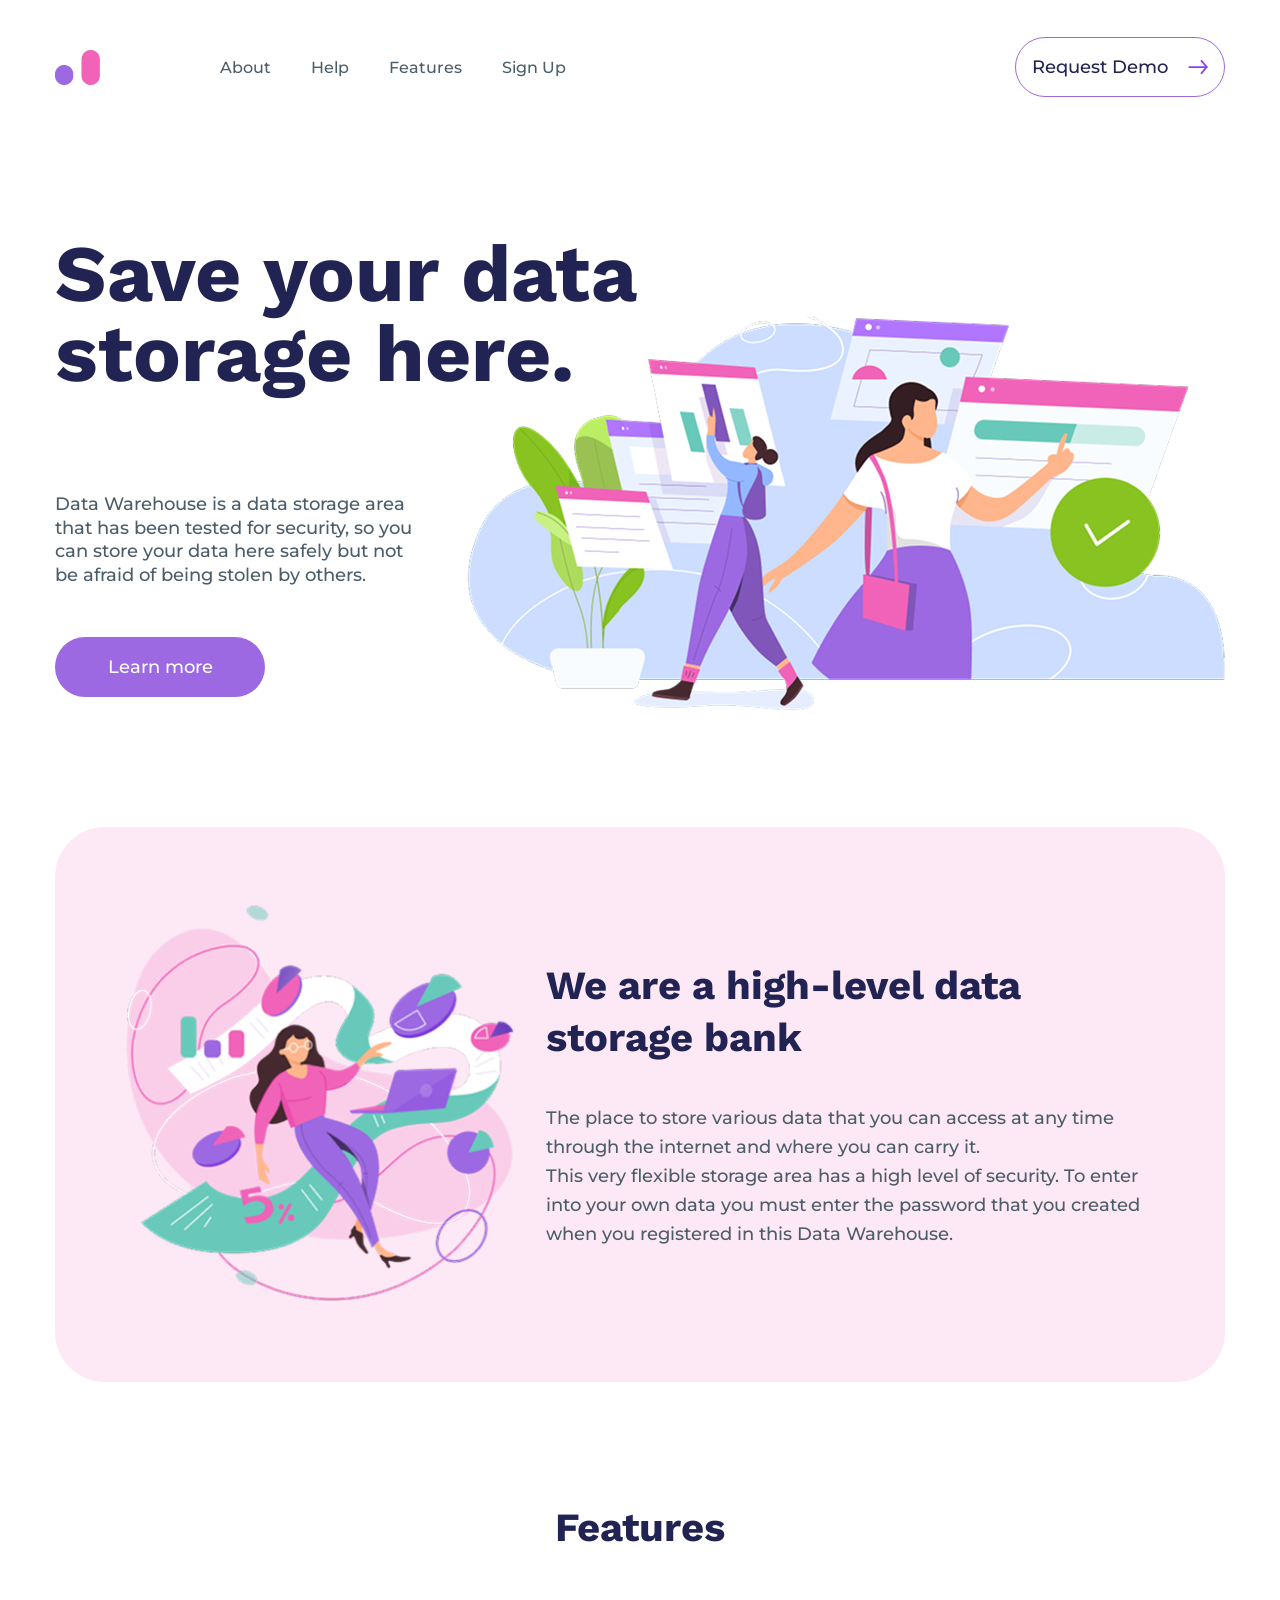
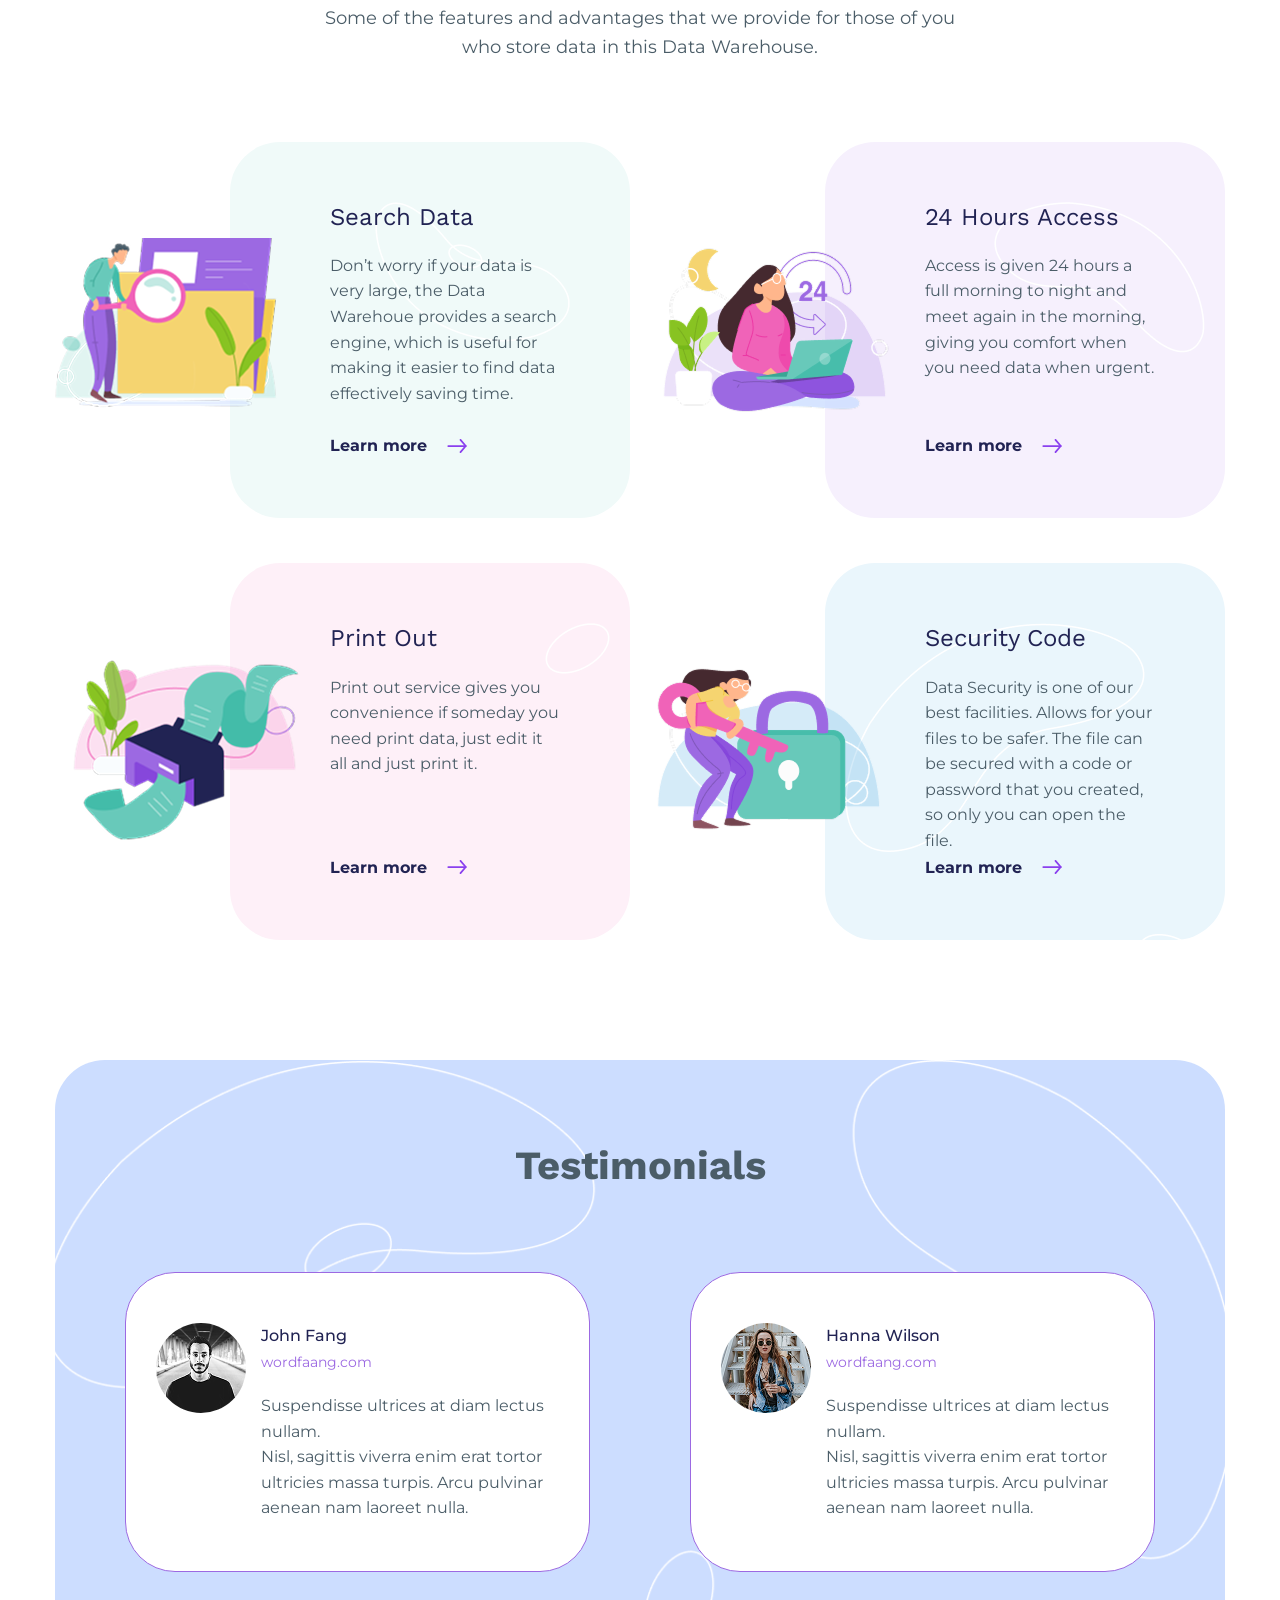
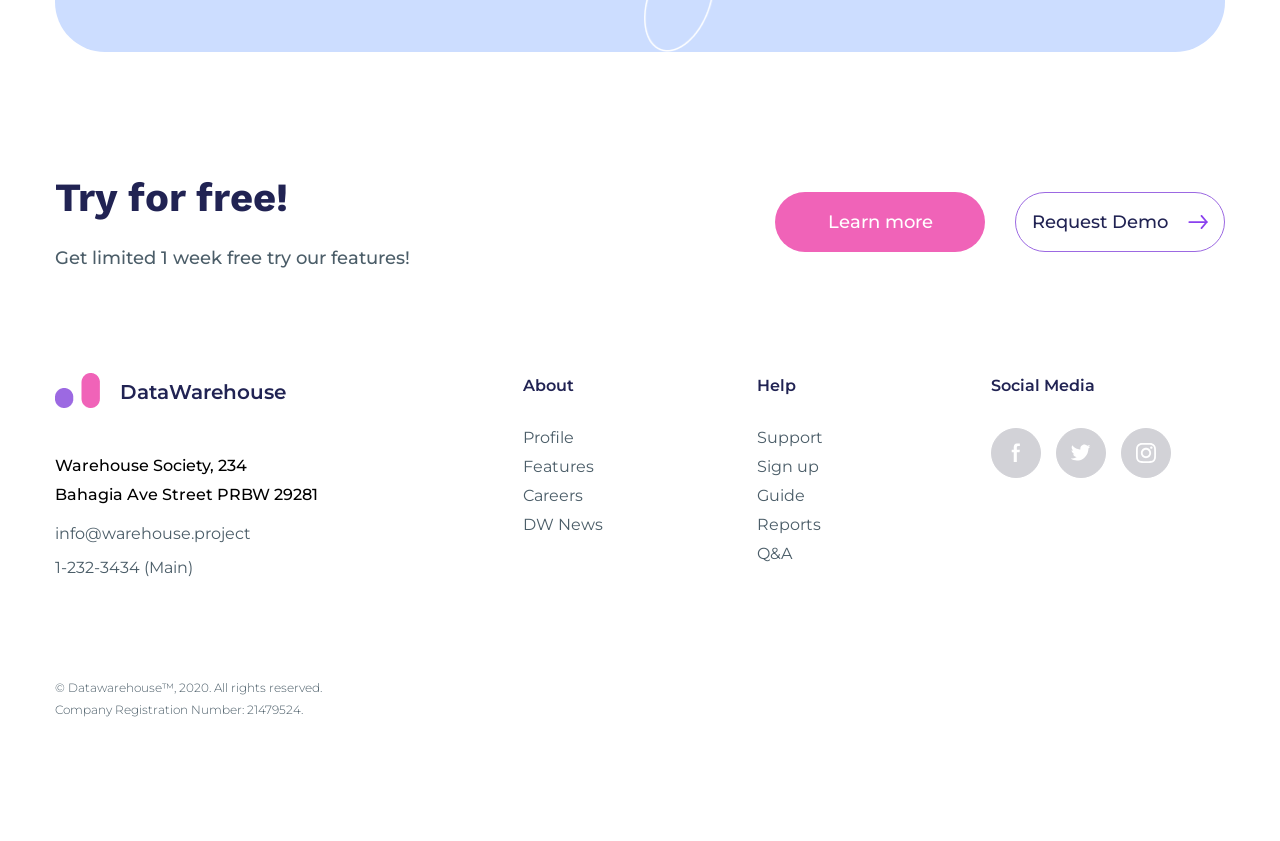
==== commit 5a13aaf2: "final version" ====
--- a/index.html
+++ b/index.html
@@ -7,16 +7,14 @@
     <title>Exam-1_variant-2</title>
   </head>
   <body>
+    <!-- ================= HEADER ================= -->
     <header class="header">
       <div class="container">
         <div class="flex-container">
           <a href="#" class="header__logo">
             <img src="./assets/img/Logo.png" alt="Company logo" />
           </a>
-
           <input type="checkbox" id="burger-toggle" class="burger-toggle" />
-
-          <!-- Бургер -->
           <label for="burger-toggle" class="burger">
             <span></span>
             <span></span>
@@ -30,7 +28,6 @@
               <li><a href="#">Sign Up</a></li>
             </ul>
           </nav>
-
           <nav class="header__nav nav">
             <ul class="nav__list">
               <li class="nav__item"><a href="#" class="nav__link">About</a></li>
@@ -43,7 +40,7 @@
               </li>
             </ul>
           </nav>
-          <a href="" class="header__btn btn btn--primary"
+          <a href="#" class="header__btn btn btn--primary"
             >Request Demo
             <svg class="btn__svg">
               <use href="./assets/img/sprites/sprite.svg#arrow"></use>
@@ -53,6 +50,7 @@
       </div>
     </header>
     <main class="main">
+      <!-- ================= HERO ================= -->
       <section class="hero">
         <div class="container">
           <div class="hero__inner">
@@ -63,7 +61,7 @@
                 security, so you can store your data here safely but not be
                 afraid of being stolen by others.
               </p>
-              <a href="" class="hero__btn btn btn--violet">Learn more </a>
+              <a href="#" class="hero__btn btn btn--violet">Learn more </a>
               <a href="#" class="hero__link"
                 >Learn more
                 <svg class="link__svg">
@@ -93,13 +91,13 @@
                   srcset="./assets/img/hero/heroImg-1200.webp"
                   type="image/webp"
                 />
-
                 <img src="./assets/img/hero/heroImg.png" alt="Hero Image" />
               </picture>
             </div>
           </div>
         </div>
       </section>
+      <!-- ================= INTRO ================= -->
       <section class="intro">
         <div class="container">
           <div class="intro__inner">
@@ -120,7 +118,6 @@
                   srcset="./assets/img/description/descriptionImg.png"
                   type="image/webp"
                 />
-
                 <img
                   src="./assets/img/description/descriptionImg.png"
                   alt="Introduction Image"
@@ -144,6 +141,7 @@
           </div>
         </div>
       </section>
+      <!-- ================= FEATURES ================= -->
       <section class="features">
         <div class="container">
           <div class="features__title">
@@ -153,20 +151,18 @@
               you who store data in this Data Warehouse.
             </p>
           </div>
-
-          <div class="features__flex-container">
+          <div class="features__grid-container">
             <div class="feature__card">
               <div class="feature__card-image">
                 <picture>
                   <source
-                    media="(max-width: 992px)"
+                    media="(max-width: 768px)"
                     srcset="./assets/img/features/card-image1-tablet.webp"
                     type="image/webp"
                   />
-
                   <img
                     src="./assets/img/features/card-image1.png"
-                    alt="Introduction Image"
+                    alt="Search data feature"
                   />
                 </picture>
               </div>
@@ -191,11 +187,10 @@
               <div class="feature__card-image">
                 <picture>
                   <source
-                    media="(max-width: 992px)"
+                    media="(max-width: 768px)"
                     srcset="./assets/img/features/card-image2-tablet.webp"
                     type="image/webp"
                   />
-
                   <img
                     src="./assets/img/features/card-image2.png"
                     alt="Introduction Image"
@@ -219,19 +214,17 @@
                 </div>
               </div>
             </div>
-
             <div class="feature__card">
               <div class="feature__card-image">
                 <picture>
                   <source
-                    media="(max-width: 992px)"
+                    media="(max-width: 768px)"
                     srcset="./assets/img/features/card-image3-tablet.webp"
                     type="image/webp"
                   />
-
                   <img
                     src="./assets/img/features/card-image3.png"
-                    alt="Introduction Image"
+                    alt="24 hours access feature"
                   />
                 </picture>
               </div>
@@ -255,14 +248,13 @@
               <div class="feature__card-image">
                 <picture>
                   <source
-                    media="(max-width: 992px)"
+                    media="(max-width: 768px)"
                     srcset="./assets/img/features/card-image4-tablet.webp"
                     type="image/webp"
                   />
-
                   <img
                     src="./assets/img/features/card-image4.png"
-                    alt="Introduction Image"
+                    alt="Print Out feature"
                   />
                 </picture>
               </div>
@@ -286,6 +278,7 @@
           </div>
         </div>
       </section>
+      <!-- ================= TESTIMONIALS ================= -->
       <section class="testim">
         <div class="container">
           <div class="testim__inner">
@@ -309,7 +302,6 @@
                   </p>
                 </div>
               </div>
-
               <div class="testim__profile">
                 <img
                   class="testim__profile-photo"
@@ -343,7 +335,6 @@
                 Get limited 1 week free try our features!
               </p>
             </div>
-
             <div class="footer__cta-buttons">
               <a href="#" class="btn btn--pink">Learn more</a>
               <a href="#" class="btn btn--primary">
@@ -354,9 +345,7 @@
               </a>
             </div>
           </div>
-          <!-- Основная часть футера -->
           <div class="footer__main">
-            <!-- колонка с логотипом -->
             <div class="footer__info">
               <div class="footer__info-heading">
                 <a href="#" class="footer__info-logo">
@@ -369,7 +358,6 @@
                   Warehouse Society, 234 <br />
                   Bahagia Ave Street PRBW 29281
                 </address>
-
                 <a
                   href="mailto:info@warehouse.project"
                   class="footer__info-email"
@@ -381,9 +369,7 @@
                 </a>
               </div>
             </div>
-
             <!-- меню -->
-
             <nav class="footer__nav">
               <h4 class="footer__main-title">About</h4>
               <ul class="footer__nav-list">
@@ -401,7 +387,6 @@
                 </li>
               </ul>
             </nav>
-
             <nav class="footer__nav">
               <h4 class="footer__main-title">Help</h4>
               <ul class="footer__nav-list">
@@ -422,11 +407,51 @@
                 </li>
               </ul>
             </nav>
-
-            <!-- соцсети -->
+            <div class="footer__mobile">
+              <details class="footer__accordion">
+                <summary class="footer__main-title">About</summary>
+                <ul class="footer__nav-list">
+                  <li class="footer__nav-item">
+                    <a class="footer__nav-link" href="#">Profile</a>
+                  </li>
+                  <li class="footer__nav-item">
+                    <a class="footer__nav-link" href="#">Features</a>
+                  </li>
+                  <li class="footer__nav-item">
+                    <a class="footer__nav-link" href="#">Careers</a>
+                  </li>
+                  <li class="footer__nav-item">
+                    <a class="footer__nav-link" href="#">DW News</a>
+                  </li>
+                </ul>
+              </details>
+            </div>
+            <div class="footer__mobile">
+              <details class="footer__accordion">
+                <summary class="footer__main-title">Help</summary>
+                <ul class="footer__nav-list">
+                  <li class="footer__nav-item">
+                    <a class="footer__nav-link" href="#">Support</a>
+                  </li>
+                  <li class="footer__nav-item">
+                    <a class="footer__nav-link" href="#">Sign up</a>
+                  </li>
+                  <li class="footer__nav-item">
+                    <a class="footer__nav-link" href="#">Guide</a>
+                  </li>
+                  <li class="footer__nav-item">
+                    <a class="footer__nav-link" href="#">Reports</a>
+                  </li>
+                  <li class="footer__nav-item">
+                    <a class="footer__nav-link" href="#">Q&A</a>
+                  </li>
+                </ul>
+              </details>
+            </div>
             <div class="footer__social">
-              <h4 class="footer__main-title">Social Media</h4>
-
+              <h4 class="footer__main-title footer__main-title--social">
+                Social Media
+              </h4>
               <ul class="footer__social-list">
                 <li class="footer__social-item">
                   <a
@@ -465,8 +490,6 @@
               </ul>
             </div>
           </div>
-
-          <!-- низ футера -->
           <div class="footer__bottom">
             <p>© Datawarehouse™, 2020. All rights reserved.</p>
             <p>Company Registration Number: 21479524.</p>
--- a/css/main.css
+++ b/css/main.css
@@ -1,4 +1,3 @@
-@charset "UTF-8";
 .btn--primary {
   display: flex;
   align-items: center;
@@ -101,11 +100,6 @@
   src: url("../assets/fonts/Montserrat/montserrat-v31-latin-700.woff2") format("woff2");
   src: url("../assets/fonts/Montserrat/montserrat-v31-latin-700.woff") format("woff");
 }
-@media screen and (max-width: 992px) {
-  .container {
-    max-width: 720px;
-  }
-}
 * {
   padding: 0;
   margin: 0;
@@ -119,6 +113,7 @@
   font-size: 16px;
 }
 
+/* ===== layout container ===== */
 .container {
   max-width: 1170px;
   margin: 0 auto;
@@ -134,7 +129,13 @@
     max-width: 750px;
   }
 }
-
+@media screen and (max-width: 768px) {
+  .container {
+    max-width: 550px;
+  }
+}
+
+/* ===== buttons ===== */
 .btn {
   display: flex;
   justify-content: center;
@@ -164,11 +165,6 @@
     font-size: 1rem;
   }
 }
-@media screen and (max-width: 576px) {
-  .btn {
-    font-size: 0.875rem;
-  }
-}
 .btn--primary {
   margin-left: auto;
 }
@@ -196,6 +192,7 @@
   }
 }
 
+/* ===== header ===== */
 .header {
   min-height: 100px;
   padding: 37px 0;
@@ -212,16 +209,23 @@
 }
 @media screen and (max-width: 992px) {
   .header {
-    margin-bottom: 80px;
+    margin-bottom: 0;
   }
   .header__btn {
     display: none;
   }
 }
-.header .burger-toggle {
-  display: none;
-}
-.header .burger {
+@media screen and (max-width: 768px) {
+  .header {
+    margin-bottom: 0;
+  }
+}
+.header__logo img {
+  display: block;
+}
+
+/* ===== burger menu ===== */
+.burger {
   margin-left: auto;
   display: none;
   flex-direction: column;
@@ -231,7 +235,12 @@
   cursor: pointer;
   z-index: 1001;
 }
-.header .burger span {
+@media screen and (max-width: 992px) {
+  .burger {
+    display: flex;
+  }
+}
+.burger span {
   display: block;
   height: 3px;
   width: 100%;
@@ -239,12 +248,34 @@
   border-radius: 2px;
   transition: all 0.3s;
 }
-@media screen and (max-width: 992px) {
-  .header .burger {
-    display: flex;
-  }
-}
-.header .mobile-menu {
+.burger {
+  /* checkbox toggle for burger */
+}
+.burger-toggle {
+  display: none;
+}
+.burger-toggle:checked ~ .mobile-menu {
+  top: 0;
+}
+.burger-toggle:checked ~ .mobile-menu li {
+  opacity: 1;
+  transform: translateY(0);
+}
+.burger-toggle {
+  /* burger animation */
+}
+.burger-toggle:checked + .burger span:nth-child(1) {
+  transform: rotate(45deg) translate(5px, 5px);
+}
+.burger-toggle:checked + .burger span:nth-child(2) {
+  opacity: 0;
+}
+.burger-toggle:checked + .burger span:nth-child(3) {
+  transform: rotate(-45deg) translate(6px, -6px);
+}
+
+/* ===== mobile navigation ===== */
+.mobile-menu {
   position: fixed;
   top: -100%;
   left: 0;
@@ -257,18 +288,31 @@
   transition: top 0.4s ease;
   z-index: 1000;
 }
-.header .mobile-menu__list {
+.mobile-menu__list {
   list-style: none;
   text-align: center;
 }
-.header .mobile-menu__list li {
+.mobile-menu__list li {
   margin: 20px 0;
   font-size: 24px;
   opacity: 0;
   transform: translateY(20px);
   transition: 0.4s;
-}
-.header .mobile-menu__list li a {
+  /* stagger animation */
+}
+.mobile-menu__list li:nth-child(1) {
+  transition-delay: 0.1s;
+}
+.mobile-menu__list li:nth-child(2) {
+  transition-delay: 0.2s;
+}
+.mobile-menu__list li:nth-child(3) {
+  transition-delay: 0.3s;
+}
+.mobile-menu__list li:nth-child(4) {
+  transition-delay: 0.4s;
+}
+.mobile-menu__list li a {
   display: block;
   width: 100%;
   text-decoration: none;
@@ -277,57 +321,21 @@
   transition: all 0.25s ease;
   color: #4B5D68;
 }
-.header .mobile-menu__list li a:hover {
+.mobile-menu__list li a:hover {
   background: #F6F0FD;
   color: #8A40EE;
   transform: scale(1.05);
   color: #8A40EE;
 }
-.header .burger-toggle:checked ~ .mobile-menu li {
-  opacity: 1;
-  transform: translateY(0);
-}
-.header .mobile-menu__list li:nth-child(1) {
-  transition-delay: 0.1s;
-}
-.header .mobile-menu__list li:nth-child(2) {
-  transition-delay: 0.2s;
-}
-.header .mobile-menu__list li:nth-child(3) {
-  transition-delay: 0.3s;
-}
-.header .mobile-menu__list li:nth-child(4) {
-  transition-delay: 0.4s;
-}
-.header {
-  /* Когда чекбокс активен – показываем мобильное меню */
-}
-.header .burger-toggle:checked ~ .mobile-menu {
-  top: 0;
-}
-.header {
-  /* Анимация бургера при активном состоянии */
-}
-.header .burger-toggle:checked + .burger span:nth-child(1) {
-  transform: rotate(45deg) translate(5px, 5px);
-}
-.header .burger-toggle:checked + .burger span:nth-child(2) {
-  opacity: 0;
-}
-.header .burger-toggle:checked + .burger span:nth-child(3) {
-  transform: rotate(-45deg) translate(6px, -6px);
-}
-
-.header__logo img {
-  display: block;
-}
-
+
+/* ===== header layout ===== */
 .flex-container {
   height: 100%;
   display: flex;
   align-items: center;
 }
 
+/* ===== desktop navigation ===== */
 .nav {
   margin-left: 120px;
 }
@@ -351,6 +359,19 @@
   color: #8A40EE;
 }
 
+/* ===== main wrapper ===== */
+@media screen and (max-width: 992px) {
+  .main {
+    margin-top: 80px;
+  }
+}
+@media screen and (max-width: 768px) {
+  .main {
+    margin-top: 60px;
+  }
+}
+
+/* ===== hero section ===== */
 .hero {
   margin-bottom: 100px;
 }
@@ -364,6 +385,11 @@
     margin-bottom: 80px;
   }
 }
+@media screen and (max-width: 768px) {
+  .hero {
+    margin-bottom: 60px;
+  }
+}
 .hero__inner {
   position: relative;
   display: flex;
@@ -373,6 +399,14 @@
 @media screen and (max-width: 1200px) {
   .hero__inner {
     gap: 20px;
+  }
+}
+@media screen and (max-width: 768px) {
+  .hero__inner {
+    position: relative;
+    top: 0;
+    flex-direction: column;
+    gap: 10px;
   }
 }
 .hero__content {
@@ -387,6 +421,14 @@
 @media screen and (max-width: 992px) {
   .hero__content {
     padding-bottom: 5px;
+  }
+}
+@media screen and (max-width: 768px) {
+  .hero__content {
+    padding-top: 80px;
+    text-align: end;
+    display: flex;
+    flex-direction: column;
   }
 }
 .hero__heading {
@@ -414,11 +456,6 @@
     font-size: 3.125rem;
   }
 }
-@media screen and (max-width: 576px) {
-  .hero__heading {
-    font-size: 3rem;
-  }
-}
 .hero__text {
   max-width: 370px;
   font-size: 1.125rem;
@@ -439,11 +476,6 @@
 @media screen and (max-width: 768px) {
   .hero__text {
     font-size: 0.875rem;
-  }
-}
-@media screen and (max-width: 576px) {
-  .hero__text {
-    font-size: 0.75rem;
   }
 }
 .hero__text {
@@ -472,44 +504,38 @@
     gap: 10px;
     color: #212353;
     text-decoration: none;
-  }
-  .hero__link .link__svg {
-    width: 20px;
-    height: 14px;
-    color: #8A40EE;
-  }
-  .hero__link {
-    font-size: 1rem;
-    line-height: 1.6;
-    font-weight: 700;
-    font-family: "Montserrat";
-  }
-}
-@media screen and (max-width: 992px) and (max-width: 1200px) {
+    align-self: flex-end;
+  }
+}
+.hero__link .link__svg {
+  width: 20px;
+  height: 14px;
+  color: #8A40EE;
+}
+.hero__link {
+  font-size: 1rem;
+  line-height: 1.6;
+  font-weight: 700;
+  font-family: "Montserrat";
+}
+@media screen and (max-width: 1200px) {
   .hero__link {
     font-size: 0.9375rem;
   }
 }
-@media screen and (max-width: 992px) and (max-width: 992px) {
+@media screen and (max-width: 992px) {
   .hero__link {
     font-size: 0.875rem;
   }
 }
-@media screen and (max-width: 992px) and (max-width: 768px) {
+@media screen and (max-width: 768px) {
   .hero__link {
-    font-size: 0.8125rem;
-  }
-}
-@media screen and (max-width: 992px) and (max-width: 576px) {
-  .hero__link {
-    font-size: 0.75rem;
-  }
-}
-@media screen and (max-width: 992px) {
-  .hero__link:hover {
-    transform: rotate(5deg) translateY(-3px) scale(1.1);
-    transition: transform 0.3s ease;
-  }
+    font-size: 0.875rem;
+  }
+}
+.hero__link:hover {
+  transform: rotate(5deg) translateY(-3px) scale(1.1);
+  transition: transform 0.3s ease;
 }
 .hero__image {
   display: flex;
@@ -522,11 +548,17 @@
     padding-bottom: 0;
   }
 }
+@media screen and (max-width: 768px) {
+  .hero__image {
+    display: none;
+  }
+}
 .hero__image img {
   max-width: 100%;
   height: auto;
 }
 
+/* ===== intro section ===== */
 .intro {
   margin-bottom: 120px;
 }
@@ -549,13 +581,33 @@
   gap: 30px;
   padding: 75px 70px;
 }
+@media screen and (max-width: 768px) {
+  .intro__inner {
+    flex-direction: column;
+  }
+}
+@media screen and (max-width: 768px) {
+  .intro__inner {
+    padding: 55px 50px;
+  }
+}
 .intro__image {
   max-width: 400px;
   height: auto;
   width: 100%;
 }
+@media screen and (max-width: 768px) {
+  .intro__image {
+    max-width: 200px;
+  }
+}
 .intro__image img {
   width: 100%;
+}
+@media screen and (max-width: 768px) {
+  .intro__content {
+    text-align: center;
+  }
 }
 .intro__heading {
   color: #212353;
@@ -580,11 +632,6 @@
     font-size: 1.75rem;
   }
 }
-@media screen and (max-width: 576px) {
-  .intro__heading {
-    font-size: 1.5rem;
-  }
-}
 .intro__text {
   color: #4B5D68;
   font-size: 1.125rem;
@@ -607,24 +654,27 @@
     font-size: 0.875rem;
   }
 }
-@media screen and (max-width: 576px) {
-  .intro__text {
-    font-size: 0.75rem;
-  }
-}
-
+
+/* ===== features section ===== */
 .features {
-  max-height: 1250px;
   margin-bottom: 120px;
 }
 @media screen and (max-width: 1200px) {
   .features {
     margin-bottom: 100px;
-    min-height: 1280px;
+  }
+}
+@media screen and (max-width: 992px) {
+  .features {
+    margin-bottom: 80px;
+  }
+}
+@media screen and (max-width: 768px) {
+  .features {
+    margin-bottom: 60px;
   }
 }
 .features__heading {
-  text-align: center;
   color: #212353;
   font-size: 2.5rem;
   line-height: 1.3;
@@ -646,11 +696,6 @@
     font-size: 1.75rem;
   }
 }
-@media screen and (max-width: 576px) {
-  .features__heading {
-    font-size: 1.5rem;
-  }
-}
 .features__title {
   display: flex;
   flex-direction: column;
@@ -659,8 +704,14 @@
   gap: 50px;
   margin-bottom: 80px;
 }
+@media screen and (max-width: 768px) {
+  .features__title {
+    gap: 20px;
+    margin-bottom: 60px;
+  }
+}
 .features__text {
-  width: 638px;
+  max-width: 638px;
   color: #4B5D68;
   font-size: 1.125rem;
   line-height: 1.6;
@@ -682,96 +733,84 @@
     font-size: 0.875rem;
   }
 }
-@media screen and (max-width: 576px) {
-  .features__text {
-    font-size: 0.75rem;
-  }
-}
-.features__flex-container {
+.features__grid-container {
   display: grid;
-  grid-template-columns: repeat(auto-fit, minmax(380px, 1fr));
-  row-gap: 45px;
-  column-gap: 20px;
-}
-@media screen and (max-width: 1200px) {
-  .features__flex-container {
-    row-gap: 120px;
-  }
-}
-@media screen and (max-width: 992px) {
-  .features__flex-container {
-    column-gap: 10px;
-    row-gap: 30px;
-  }
-}
-
+  grid-template-columns: repeat(auto-fit, minmax(420px, 1fr));
+  gap: 45px 20px;
+}
+
+/* ===== feature card ===== */
 .feature__card {
+  display: flex;
+  justify-content: flex-end;
+  align-items: center;
   position: relative;
-  display: flex;
-  align-items: center;
 }
 @media screen and (max-width: 1200px) {
   .feature__card {
-    flex-direction: column;
+    padding-top: 110px;
+  }
+}
+@media screen and (max-width: 992px) {
+  .feature__card {
+    position: unset;
+    padding-top: 0;
+    justify-content: space-between;
   }
 }
 .feature__card-wrapper {
-  max-width: 230px;
-  min-height: 275px;
-  margin-left: auto;
+  min-width: 230px;
+  z-index: 2;
+  position: relative;
   display: flex;
   flex-direction: column;
-  justify-content: center;
-  gap: 20px;
-  margin-right: 70px;
-  z-index: 2;
 }
 @media screen and (max-width: 992px) {
   .feature__card-wrapper {
-    justify-content: flex-start;
-    height: 50%;
-    top: 0;
-    padding-top: 20px;
+    position: unset;
+    min-width: 400px;
+    align-items: center;
+    text-align: center;
   }
 }
 .feature__card-image {
-  max-width: 240px;
-  max-height: 180px;
   position: absolute;
   z-index: 3;
-  left: 5px;
-}
-@media screen and (max-width: 992px) {
+  left: 0;
+}
+@media screen and (max-width: 1200px) {
   .feature__card-image {
-    bottom: -100px;
-    left: 200px;
+    top: 0;
+  }
+}
+@media screen and (max-width: 992px) {
+  .feature__card-image {
+    position: unset;
+  }
+}
+@media screen and (max-width: 768px) {
+  .feature__card-image {
+    display: none;
   }
 }
 .feature__card-image img {
   width: 100%;
+  height: auto;
 }
 .feature__card-content {
+  padding: 60px 70px 60px 100px;
+  border-radius: 40px;
   position: relative;
-  min-width: 400px;
-  min-height: 400px;
-  margin-left: auto;
-  display: flex;
-  flex-direction: column;
-  justify-content: center;
-  z-index: 1;
-}
-@media screen and (max-width: 1200px) {
+}
+@media screen and (max-width: 992px) {
   .feature__card-content {
-    top: 100px;
-    justify-content: flex-end;
-    padding-bottom: 30px;
-  }
-}
-@media screen and (max-width: 1200px) and (max-width: 992px) {
+    padding: 40px;
+    position: unset;
+  }
+}
+@media screen and (max-width: 768px) {
   .feature__card-content {
-    justify-content: flex-start;
-    min-width: 350px;
-    min-height: 310px;
+    width: 100%;
   }
 }
 .feature__card-content--first {
@@ -791,6 +830,11 @@
   background-position: center;
   background-size: cover;
 }
+@media screen and (max-width: 992px) {
+  .feature__card-content--first::before {
+    display: none;
+  }
+}
 .feature__card-content--second {
   background-color: #F6F0FD;
   border-radius: 50px;
@@ -808,6 +852,11 @@
   background-position: center;
   background-size: cover;
 }
+@media screen and (max-width: 992px) {
+  .feature__card-content--second::before {
+    display: none;
+  }
+}
 .feature__card-content--third {
   background-color: #FEF0F8;
   border-radius: 50px;
@@ -825,6 +874,11 @@
   background-position: center;
   background-size: cover;
 }
+@media screen and (max-width: 992px) {
+  .feature__card-content--third::before {
+    display: none;
+  }
+}
 .feature__card-content--fourth {
   background-color: #EAF6FC;
   border-radius: 50px;
@@ -842,7 +896,13 @@
   background-position: center;
   background-size: cover;
 }
+@media screen and (max-width: 992px) {
+  .feature__card-content--fourth::before {
+    display: none;
+  }
+}
 .feature__card-heading {
+  padding-bottom: 20px;
   color: #212353;
   font-size: 1.5rem;
   line-height: 1.3;
@@ -862,11 +922,6 @@
 @media screen and (max-width: 768px) {
   .feature__card-heading {
     font-size: 1.125rem;
-  }
-}
-@media screen and (max-width: 576px) {
-  .feature__card-heading {
-    font-size: 1rem;
   }
 }
 .feature__card-text {
@@ -890,15 +945,17 @@
 }
 @media screen and (max-width: 768px) {
   .feature__card-text {
-    font-size: 0.8125rem;
-  }
-}
-@media screen and (max-width: 576px) {
+    font-size: 0.875rem;
+  }
+}
+@media screen and (max-width: 768px) {
   .feature__card-text {
-    font-size: 0.75rem;
+    width: 100%;
+    height: 100px;
   }
 }
 .feature__card-link {
+  justify-self: flex-end;
   font-size: 1rem;
   line-height: 1.6;
   font-weight: 700;
@@ -916,24 +973,15 @@
 }
 @media screen and (max-width: 768px) {
   .feature__card-link {
-    font-size: 0.8125rem;
-  }
-}
-@media screen and (max-width: 576px) {
-  .feature__card-link {
-    font-size: 0.75rem;
+    font-size: 0.875rem;
   }
 }
 .feature__card-link:hover {
   transform: rotate(5deg) translateY(-3px) scale(1.1);
   transition: transform 0.3s ease;
 }
-@media screen and (max-width: 992px) {
-  .feature__card-link {
-    gap: 10px;
-  }
-}
-
+
+/* ===== testimonials ===== */
 .testim {
   margin-bottom: 120px;
 }
@@ -973,6 +1021,14 @@
   z-index: 0;
   background: url("../assets/img/testimonials-bg-image.png") no-repeat center/cover;
 }
+@media screen and (max-width: 768px) {
+  .testim__inner {
+    padding: 40px 50px;
+  }
+  .testim__inner::before {
+    display: none;
+  }
+}
 .testim__title {
   font-size: 2.5rem;
   line-height: 1.3;
@@ -992,11 +1048,6 @@
 @media screen and (max-width: 768px) {
   .testim__title {
     font-size: 1.75rem;
-  }
-}
-@media screen and (max-width: 576px) {
-  .testim__title {
-    font-size: 1.5rem;
   }
 }
 .testim__title {
@@ -1026,6 +1077,16 @@
   .testim__profile {
     align-items: center;
     margin-top: 30px;
+  }
+}
+@media screen and (max-width: 768px) {
+  .testim__profile {
+    flex-direction: column;
+  }
+}
+@media screen and (max-width: 768px) {
+  .testim__profile {
+    padding: 30px;
   }
 }
 .testim__profile-photo {
@@ -1059,11 +1120,6 @@
     font-size: 0.75rem;
   }
 }
-@media screen and (max-width: 576px) {
-  .testim__profile-link {
-    font-size: 0.75rem;
-  }
-}
 .testim__profile-heading {
   font-size: 1rem;
   line-height: 1.6;
@@ -1082,13 +1138,11 @@
 }
 @media screen and (max-width: 768px) {
   .testim__profile-heading {
-    font-size: 0.8125rem;
-  }
-}
-@media screen and (max-width: 576px) {
-  .testim__profile-heading {
-    font-size: 0.75rem;
-  }
+    font-size: 0.875rem;
+  }
+}
+.testim__profile-heading {
+  color: #212353;
 }
 .testim__profile-text {
   font-size: 1rem;
@@ -1108,18 +1162,19 @@
 }
 @media screen and (max-width: 768px) {
   .testim__profile-text {
-    font-size: 0.8125rem;
-  }
-}
-@media screen and (max-width: 576px) {
-  .testim__profile-text {
-    font-size: 0.75rem;
+    font-size: 0.875rem;
   }
 }
 .testim__profile-text {
   color: #4B5D68;
 }
-
+@media screen and (max-width: 768px) {
+  .testim__profile-content {
+    text-align: center;
+  }
+}
+
+/* ===== footer ===== */
 .footer {
   margin-bottom: 120px;
 }
@@ -1132,6 +1187,23 @@
   .footer {
     margin-bottom: 80px;
   }
+}
+.footer__mobile {
+  display: none;
+}
+@media screen and (max-width: 768px) {
+  .footer__mobile {
+    display: block;
+    text-align: center;
+  }
+}
+@media screen and (max-width: 768px) {
+  .footer__bottom {
+    text-align: center;
+  }
+}
+.footer {
+  /* call to action */
 }
 .footer__cta {
   margin-bottom: 100px;
@@ -1166,11 +1238,6 @@
     font-size: 1.75rem;
   }
 }
-@media screen and (max-width: 576px) {
-  .footer__title {
-    font-size: 1.5rem;
-  }
-}
 .footer__title {
   color: #212353;
   padding-bottom: 20px;
@@ -1202,11 +1269,6 @@
     font-size: 0.875rem;
   }
 }
-@media screen and (max-width: 576px) {
-  .footer__text {
-    font-size: 0.75rem;
-  }
-}
 .footer__text {
   color: #4B5D68;
 }
@@ -1230,6 +1292,13 @@
     margin-bottom: 50px;
   }
 }
+@media screen and (max-width: 768px) {
+  .footer__main {
+    display: flex;
+    flex-direction: column;
+    gap: 24px;
+  }
+}
 .footer__main-title {
   font-size: 1rem;
   line-height: 1.6;
@@ -1248,23 +1317,28 @@
 }
 @media screen and (max-width: 768px) {
   .footer__main-title {
-    font-size: 0.8125rem;
-  }
-}
-@media screen and (max-width: 576px) {
-  .footer__main-title {
-    font-size: 0.75rem;
+    font-size: 0.875rem;
   }
 }
 .footer__main-title {
   color: #212353;
   margin-bottom: 30px;
 }
+@media screen and (max-width: 768px) {
+  .footer__main-title--social {
+    display: none;
+  }
+}
 .footer__info-heading {
   display: flex;
   gap: 20px;
   align-items: center;
   margin-bottom: 40px;
+}
+@media screen and (max-width: 768px) {
+  .footer__info-heading {
+    justify-content: center;
+  }
 }
 .footer__info-title {
   font-size: 1.25rem;
@@ -1287,11 +1361,6 @@
     font-size: 1rem;
   }
 }
-@media screen and (max-width: 576px) {
-  .footer__info-title {
-    font-size: 0.875rem;
-  }
-}
 .footer__info-title {
   color: #212353;
 }
@@ -1299,6 +1368,12 @@
   display: flex;
   flex-direction: column;
   gap: 15px;
+}
+@media screen and (max-width: 768px) {
+  .footer__info-contacts {
+    align-items: center;
+    text-align: center;
+  }
 }
 .footer__info-address {
   font-style: normal;
@@ -1319,12 +1394,7 @@
 }
 @media screen and (max-width: 768px) {
   .footer__info-address {
-    font-size: 0.8125rem;
-  }
-}
-@media screen and (max-width: 576px) {
-  .footer__info-address {
-    font-size: 0.75rem;
+    font-size: 0.875rem;
   }
 }
 .footer__info-email, .footer__info-phone {
@@ -1334,6 +1404,14 @@
 .footer__info-email:hover, .footer__info-phone:hover {
   color: #8A40EE;
 }
+.footer {
+  /* footer navigation */
+}
+@media screen and (max-width: 768px) {
+  .footer__nav {
+    display: none;
+  }
+}
 .footer__nav-list {
   display: flex;
   flex-direction: column;
@@ -1346,6 +1424,9 @@
 }
 .footer__nav-link:hover {
   color: #8A40EE;
+}
+.footer {
+  /* social icons */
 }
 .footer__social-list {
   list-style: none;
@@ -1357,6 +1438,14 @@
     flex-direction: column;
     justify-content: space-between;
     padding-left: 30px;
+  }
+}
+@media screen and (max-width: 768px) {
+  .footer__social-list {
+    order: 4;
+    flex-direction: row;
+    justify-content: center;
+    gap: 10px;
   }
 }
 .footer__social-link {
@@ -1395,6 +1484,9 @@
   width: 20px;
   height: 20px;
 }
+.footer {
+  /* footer bottom */
+}
 .footer__bottom {
   font-size: 0.75rem;
   line-height: 1.8;
@@ -1416,11 +1508,6 @@
     font-size: 0.75rem;
   }
 }
-@media screen and (max-width: 576px) {
-  .footer__bottom {
-    font-size: 0.75rem;
-  }
-}
 .footer__bottom {
   color: #4B5D68;
 }
